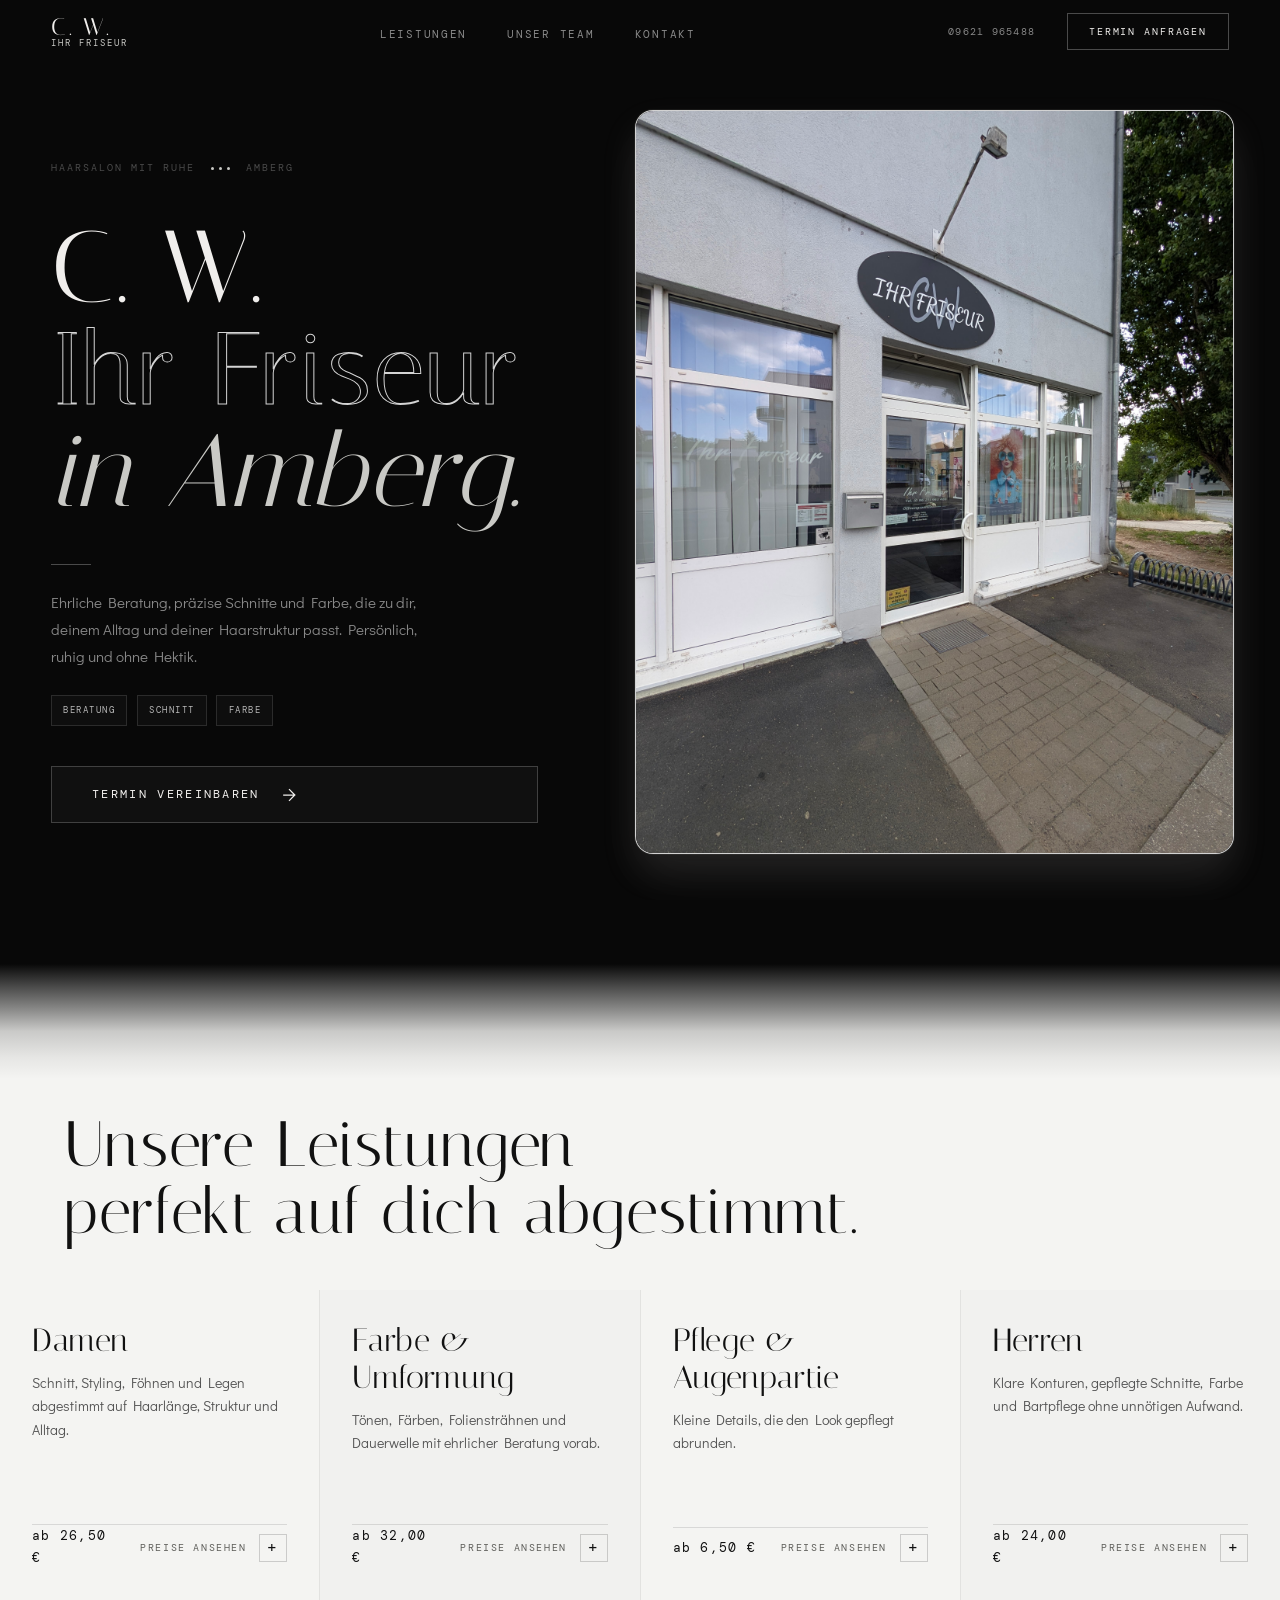
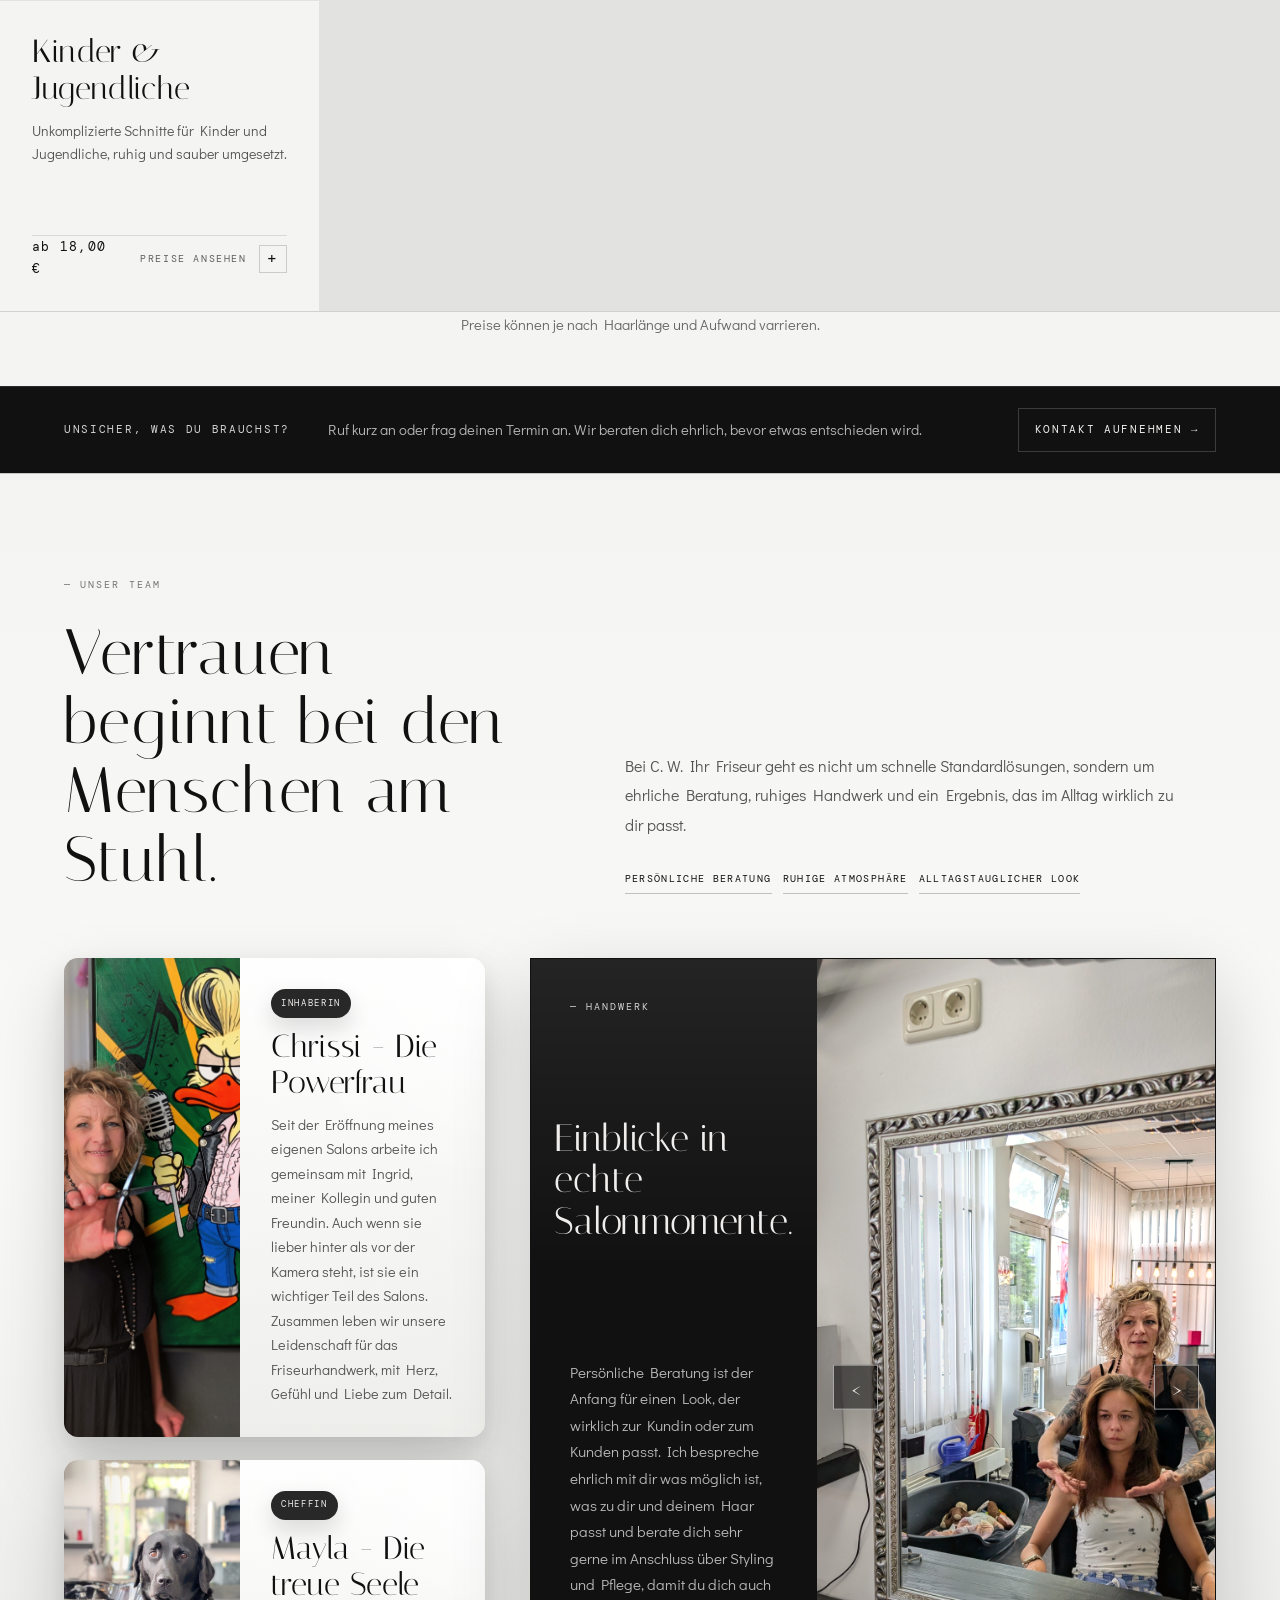
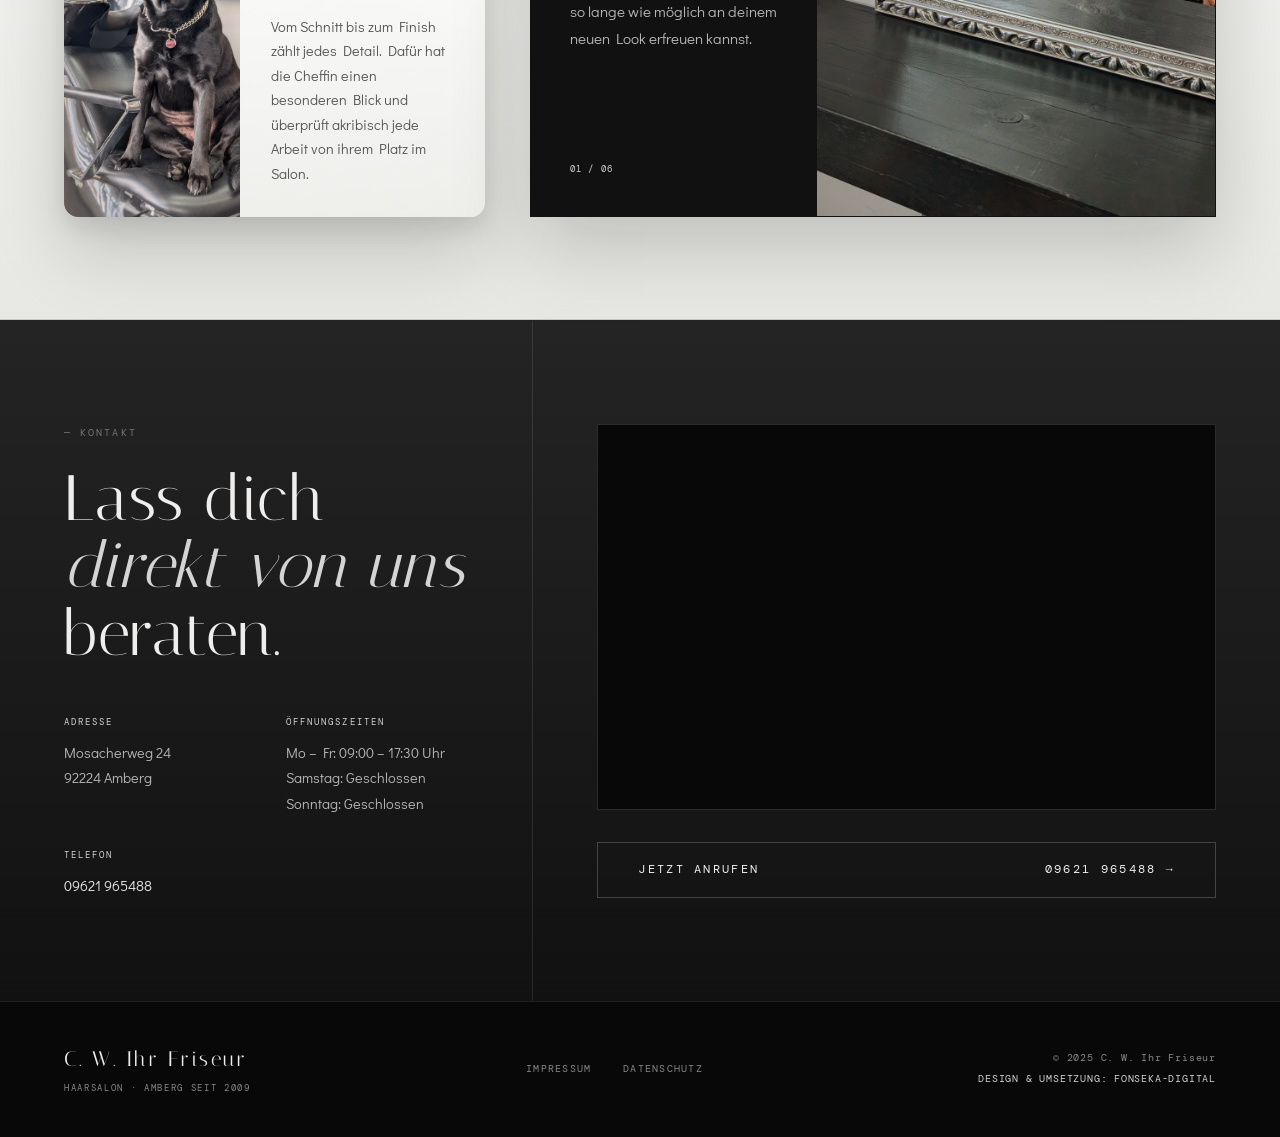
==== index.html @ 066edf6e "Initial commit" ====
<!doctype html>
<html lang="de">
  <head>
    <meta charset="UTF-8" />
    <meta name="viewport" content="width=device-width, initial-scale=1.0" />
    <title>C. W. Ihr Friseur — Amberg</title>
    <link rel="stylesheet" href="css/style.css" />
  </head>
  <body>
    <!-- CURSOR -->
    <div class="cursor" id="cursor">
      <div class="cursor__dot"></div>
      <div class="cursor__ring"></div>
    </div>

    <!-- LOADER -->
    <div class="loader" id="loader">
      <div class="loader__inner">
        <span class="loader__text">C. W. Ihr Friseur</span>
        <div class="loader__bar">
          <div class="loader__fill" id="loaderFill"></div>
        </div>
      </div>
    </div>

    <!-- NAV -->
    <nav class="nav" id="nav">
      <div class="nav__brand">
        <span class="nav__brand-main">C. W.</span>
        <span class="nav__brand-sub">Ihr Friseur</span>
      </div>
      <div class="nav__center">
        <ul class="nav__links" id="navLinks">
          <li><a href="#leistungen">Leistungen</a></li>
          <li><a href="#team">Unser Team</a></li>
          <li><a href="#kontakt">Kontakt</a></li>
        </ul>
      </div>
      <div class="nav__right">
        <a href="tel:0962196548" class="nav__tel">09621 965488</a>
        <a href="#kontakt" class="nav__cta"><span>Termin anfragen</span></a>
        <button class="nav__toggle" id="navToggle" aria-label="Menü">
          <span></span><span></span><span></span>
        </button>
      </div>
    </nav>

    <!-- HERO — Split Editorial -->
    <header class="hero">
      <div class="hero__left">
        <div class="hero__eyebrow">
          <span class="hero__eyebrow-label">Haarsalon mit Ruhe</span>
          <div class="hero__eyebrow-dots">
            <span></span><span></span><span></span>
          </div>
          <span class="hero__eyebrow-label">Amberg</span>
        </div>
        <h1 class="hero__title">
          <span class="hero__title-line">C. W.</span>
          <span class="hero__title-line hero__title-line--outline"
            >Ihr Friseur</span
          >
          <span class="hero__title-line hero__title-line--italic"
            >in Amberg.</span
          >
        </h1>
        <div class="hero__divider"></div>
        <p class="hero__sub">
          Ehrliche Beratung, präzise Schnitte und Farbe, die zu dir, deinem
          Alltag und deiner Haarstruktur passt. Persönlich, ruhig und ohne
          Hektik.
        </p>
        <div class="hero__facts" aria-label="Salon Schwerpunkte">
          <span>Beratung</span>
          <span>Schnitt</span>
          <span>Farbe</span>
        </div>
        <a href="#kontakt" class="hero__cta">
          <span>Termin vereinbaren</span>
          <span class="hero__cta-arrow">
            <svg
              viewBox="0 0 24 24"
              fill="none"
              stroke="currentColor"
              stroke-width="1.5"
            >
              <path d="M5 12h14M12 5l7 7-7 7" />
            </svg>
          </span>
        </a>
      </div>
      <div class="hero__right" aria-label="Eindruecke aus dem Salon">
        <div class="hero__gallery">
          <img
            class="hero__gallery-img hero__gallery-img--active"
            src="assets/bilder/_heroBilder/01_AnsichtAußen.jpg"
            alt="Aussenansicht von C. W. Ihr Friseur"
            fetchpriority="high"
            decoding="async"
          />
          <img
            class="hero__gallery-img"
            src="assets/bilder/_heroBilder/02_Kasse.jpg"
            alt="Empfang und Kassenbereich im Salon"
            loading="lazy"
            decoding="async"
          />
          <img
            class="hero__gallery-img"
            src="assets/bilder/_heroBilder/03_WarteBereich.jpg"
            alt="Wartebereich im Salon"
            loading="lazy"
            decoding="async"
          />
          <img
            class="hero__gallery-img"
            src="assets/bilder/_heroBilder/04_Arbeitsbereich.jpg"
            alt="Arbeitsbereich im Salon"
            loading="lazy"
            decoding="async"
          />
          <img
            class="hero__gallery-img"
            src="assets/bilder/_heroBilder/05_Arbeitsbereich.jpg"
            alt="Weiterer Arbeitsbereich im Salon"
            loading="lazy"
            decoding="async"
          />
        </div>
      </div>
    </header>

    <!-- LEISTUNGEN — Bento Grid -->
    <section class="services" id="leistungen">
      <div class="services__header fade-up">
        <h2 class="services__title">
          <span>Unsere Leistungen</span>
          <span>perfekt auf dich abgestimmt.</span>
        </h2>
      </div>
      <div
        class="services__highlights fade-up"
        aria-label="Leistungen und Preise"
      >
        <details class="service-highlight">
          <summary class="service-highlight__summary">
            <div>
              <h3>Damen</h3>
              <p>
                Schnitt, Styling, Föhnen und Legen abgestimmt auf Haarlänge,
                Struktur und Alltag.
              </p>
            </div>
            <strong class="service-highlight__price">ab 26,50 €</strong>
            <span class="service-highlight__cue">
              <span
                class="service-highlight__cue-label service-highlight__cue-label--closed"
                >Preise ansehen</span
              >
              <span
                class="service-highlight__cue-label service-highlight__cue-label--open"
                >Preise ausblenden</span
              >
              <span class="service-highlight__icon" aria-hidden="true">+</span>
            </span>
          </summary>
          <div class="service-highlight__panel">
            <ul class="price-list">
              <li><span>Trocken schneiden</span><strong>ab 26,50 €</strong></li>
              <li>
                <span>Waschen / Schneiden</span><strong>ab 30,00 €</strong>
              </li>
              <li>
                <span>Waschen / Schneiden / Föhnen</span
                ><strong>ab 40,00 €</strong>
              </li>
              <li>
                <span>Waschen / Schneiden / Legen</span
                ><strong>ab 40,00 €</strong>
              </li>
              <li><span>Waschen / Föhnen</span><strong>ab 32,00 €</strong></li>
              <li><span>Waschen / Legen</span><strong>ab 30,00 €</strong></li>
            </ul>
          </div>
        </details>

        <details class="service-highlight">
          <summary class="service-highlight__summary">
            <div>
              <h3>Farbe &amp; Umformung</h3>
              <p>
                Tönen, Färben, Foliensträhnen und Dauerwelle mit ehrlicher
                Beratung vorab.
              </p>
            </div>
            <strong class="service-highlight__price">ab 32,00 €</strong>
            <span class="service-highlight__cue">
              <span
                class="service-highlight__cue-label service-highlight__cue-label--closed"
                >Preise ansehen</span
              >
              <span
                class="service-highlight__cue-label service-highlight__cue-label--open"
                >Preise ausblenden</span
              >
              <span class="service-highlight__icon" aria-hidden="true">+</span>
            </span>
          </summary>
          <div class="service-highlight__panel">
            <ul class="price-list">
              <li><span>Tönen</span><strong>ab 35,00 €</strong></li>
              <li><span>Färben</span><strong>ab 38,00 €</strong></li>
              <li>
                <span>Strähnen Folie Oberkopf</span><strong>ab 32,00 €</strong>
              </li>
              <li><span>Folie komplett</span><strong>ab 50,00 €</strong></li>
              <li><span>Dauerwelle</span><strong>ab 60,00 €</strong></li>
            </ul>
          </div>
        </details>

        <details class="service-highlight">
          <summary class="service-highlight__summary">
            <div>
              <h3>Pflege &amp; Augenpartie</h3>
              <p>Kleine Details, die den Look gepflegt abrunden.</p>
            </div>
            <strong class="service-highlight__price">ab 6,50 €</strong>
            <span class="service-highlight__cue">
              <span
                class="service-highlight__cue-label service-highlight__cue-label--closed"
                >Preise ansehen</span
              >
              <span
                class="service-highlight__cue-label service-highlight__cue-label--open"
                >Preise ausblenden</span
              >
              <span class="service-highlight__icon" aria-hidden="true">+</span>
            </span>
          </summary>
          <div class="service-highlight__panel">
            <ul class="price-list">
              <li><span>Kur</span><strong>7,50 €</strong></li>
              <li><span>Augenbrauen zupfen</span><strong>6,50 €</strong></li>
              <li><span>Augenbrauen färben</span><strong>9,50 €</strong></li>
              <li><span>Wimpern färben</span><strong>12,00 €</strong></li>
              <li>
                <span>Augenbrauen &amp; Wimpern färben</span
                ><strong>18,00 €</strong>
              </li>
            </ul>
          </div>
        </details>

        <details class="service-highlight">
          <summary class="service-highlight__summary">
            <div>
              <h3>Herren</h3>
              <p>
                Klare Konturen, gepflegte Schnitte, Farbe und Bartpflege ohne
                unnötigen Aufwand.
              </p>
            </div>
            <strong class="service-highlight__price">ab 24,00 €</strong>
            <span class="service-highlight__cue">
              <span
                class="service-highlight__cue-label service-highlight__cue-label--closed"
                >Preise ansehen</span
              >
              <span
                class="service-highlight__cue-label service-highlight__cue-label--open"
                >Preise ausblenden</span
              >
              <span class="service-highlight__icon" aria-hidden="true">+</span>
            </span>
          </summary>
          <div class="service-highlight__panel">
            <ul class="price-list">
              <li><span>Trocken schneiden</span><strong>ab 24,00 €</strong></li>
              <li>
                <span>Waschen / Schneiden</span><strong>ab 30,00 €</strong>
              </li>
              <li>
                <span>Waschen / Schneiden / Föhnen</span
                ><strong>ab 35,00 €</strong>
              </li>
              <li><span>Farbe komplett</span><strong>ab 38,00 €</strong></li>
              <li><span>Bart komplett</span><strong>ab 15,00 €</strong></li>
              <li><span>Schnauzer</span><strong>ab 9,00 €</strong></li>
            </ul>
          </div>
        </details>

        <details class="service-highlight">
          <summary class="service-highlight__summary">
            <div>
              <h3>Kinder &amp; Jugendliche</h3>
              <p>
                Unkomplizierte Schnitte für Kinder und Jugendliche, ruhig und
                sauber umgesetzt.
              </p>
            </div>
            <strong class="service-highlight__price">ab 18,00 €</strong>
            <span class="service-highlight__cue">
              <span
                class="service-highlight__cue-label service-highlight__cue-label--closed"
                >Preise ansehen</span
              >
              <span
                class="service-highlight__cue-label service-highlight__cue-label--open"
                >Preise ausblenden</span
              >
              <span class="service-highlight__icon" aria-hidden="true">+</span>
            </span>
          </summary>
          <div class="service-highlight__panel">
            <ul class="price-list">
              <li>
                <span>Schneiden einfach · bis 12 Jahre</span
                ><strong>ab 18,00 €</strong>
              </li>
              <li>
                <span>Waschen / Schneiden / Föhnen · bis 12 Jahre</span
                ><strong>nach Aufwand</strong>
              </li>
              <li>
                <span>Schneiden einfach · ab 13 Jahre</span
                ><strong>ab 25,00 €</strong>
              </li>
              <li>
                <span>Waschen / Schneiden / Föhnen · ab 13 Jahre</span
                ><strong>nach Aufwand</strong>
              </li>
            </ul>
          </div>
        </details>
      </div>

      <p class="services__note fade-up">
        Preise können je nach Haarlänge und Aufwand varrieren.
      </p>
      <div class="services__booking">
        <span>Unsicher, was du brauchst?</span>
        <p>
          Ruf kurz an oder frag deinen Termin an. Wir beraten dich ehrlich,
          bevor etwas entschieden wird.
        </p>
        <a href="#kontakt">Kontakt aufnehmen →</a>
      </div>
    </section>

    <!-- TEAM -->
    <section class="team" id="team">
      <div class="team__intro fade-up">
        <div class="team__headline">
          <span class="tag">— Unser Team</span>
          <h2 class="team__title">
            Vertrauen beginnt bei den Menschen am Stuhl.
          </h2>
        </div>
        <div class="team__copy">
          <p>
            Bei C. W. Ihr Friseur geht es nicht um schnelle Standardlösungen,
            sondern um ehrliche Beratung, ruhiges Handwerk und ein Ergebnis, das
            im Alltag wirklich zu dir passt.
          </p>
          <div class="team__points">
            <div class="team__points-track">
              <span>Persönliche Beratung</span>
              <span>Ruhige Atmosphäre</span>
              <span>Alltagstauglicher Look</span>
              <span class="team__point-clone" aria-hidden="true"
                >Persönliche Beratung</span
              >
              <span class="team__point-clone" aria-hidden="true"
                >Ruhige Atmosphäre</span
              >
              <span class="team__point-clone" aria-hidden="true"
                >Alltagstauglicher Look</span
              >
            </div>
          </div>
        </div>
      </div>

      <div class="team__content">
        <div class="team__profiles-wrap fade-up" data-team-profiles>
          <button
            class="team__profile-btn team__profile-btn--prev"
            type="button"
            aria-label="Vorheriges Teammitglied"
          >
            <span aria-hidden="true">‹</span>
          </button>
          <div class="team__profiles">
            <article class="team__profile">
              <figure class="team__profile-media">
                <img
                  src="assets/bilder/_potraits/Inhaberin.jpg"
                  alt="Inhaberin von C. W. Ihr Friseur"
                  loading="lazy"
                />
              </figure>
              <div class="team__profile-body">
                <span class="team__role">Inhaberin</span>
                <h3>Chrissi - Die Powerfrau</h3>
                <p>
                  Seit der Eröffnung meines eigenen Salons arbeite ich gemeinsam
                  mit Ingrid, meiner Kollegin und guten Freundin. Auch wenn sie
                  lieber hinter als vor der Kamera steht, ist sie ein wichtiger
                  Teil des Salons. Zusammen leben wir unsere Leidenschaft für
                  das Friseurhandwerk, mit Herz, Gefühl und Liebe zum Detail.
                </p>
              </div>
            </article>

            <article class="team__profile">
              <figure class="team__profile-media">
                <img
                  src="assets/bilder/_potraits/Cheffin.jpg"
                  alt="Cheffin im Salon C. W. Ihr Friseur"
                  loading="lazy"
                />
              </figure>
              <div class="team__profile-body">
                <span class="team__role">Cheffin</span>
                <h3>Mayla - Die treue Seele</h3>
                <p>
                  Vom Schnitt bis zum Finish zählt jedes Detail. Dafür hat die
                  Cheffin einen besonderen Blick und überprüft akribisch jede
                  Arbeit von ihrem Platz im Salon.
                </p>
              </div>
            </article>
          </div>
          <button
            class="team__profile-btn team__profile-btn--next"
            type="button"
            aria-label="Nächstes Teammitglied"
          >
            <span aria-hidden="true">›</span>
          </button>
        </div>

        <div class="team__craft fade-up" data-team-gallery>
          <div class="team__craft-copy">
            <span class="tag">— Handwerk</span>
            <h3>Einblicke in echte Salonmomente.</h3>
            <p data-team-gallery-text>
              Persönliche Beratung ist der Anfang für einen Look, der wirklich
              zur Kundin oder zum Kunden passt.
            </p>
            <div class="team__gallery-count" aria-label="Aktuelles Galeriebild">
              <span data-team-gallery-index>01</span>
              <span>/</span>
              <span data-team-gallery-total>06</span>
            </div>
          </div>

          <div class="team__slider" aria-label="Handwerk und Salonmomente">
            <button
              class="team__gallery-btn team__gallery-btn--prev"
              type="button"
              aria-label="Vorheriges Bild"
            >
              <span aria-hidden="true">‹</span>
            </button>
            <figure
              class="team__slide is-active"
              data-caption="Persönliche Beratung ist der Anfang für einen Look, der wirklich zur Kundin oder zum Kunden passt. Ich bespreche ehrlich mit dir was möglich ist, was zu dir und deinem Haar passt und berate dich sehr gerne im Anschluss über Styling und Pflege, damit du dich auch so lange wie möglich an deinem neuen Look erfreuen kannst."
            >
              <img
                src="assets/bilder/_gallerieHandwerk/Beratung.jpg"
                alt="Beratung im Salon C. W. Ihr Friseur"
                loading="lazy"
              />
            </figure>
            <figure
              class="team__slide"
              data-caption="Gutes Handwerk braucht Ordnung so wie sauberes und qualitatives Arbeitsmaterial."
            >
              <img
                src="assets/bilder/_gallerieHandwerk/Arbeitsmaterial.jpg"
                alt="Arbeitsmaterial im Friseursalon"
                loading="lazy"
              />
            </figure>
            <figure
              class="team__slide"
              data-caption="Durch unsere Erfahrung kommen wir mit jedem Haartyp zurecht. Ob lockig, dünn oder widerspenstig, wir beraten und schneiden Typgerecht ."
            >
              <img
                src="assets/bilder/_gallerieHandwerk/Locken.jpg"
                alt="Gestylte Locken als Ergebnis aus dem Salon"
                loading="lazy"
              />
            </figure>
            <figure
              class="team__slide"
              data-caption="Kinder sind bei uns sehr gerne gesehen. Wir sehen ausgefallenen Kinderwünsche nicht als Stress, sondern als Herausforderung, welcher wir uns sehr gerne jedesmal aufs Neue stellen und das sehr erfolgreich wie ich mit Stolz behaupten darf."
            >
              <img
                src="assets/bilder/_gallerieHandwerk/Kinderschnitt.jpg"
                alt="Kinderschnitt im Salon C. W. Ihr Friseur"
                loading="lazy"
              />
            </figure>
            <figure
              class="team__slide"
              data-caption="Professionelle Pflegeprodukte unterstützen das Ergebnis. Doch das ist nicht alleine der Grund für die Wahl dieser Produkte, abgesehen von ihrer hochwertigkeit sind sie Tier- und Umweltfreundlich, ein Grund der mir als Hundemama die Wahl um einiges erleichtert hat"
            >
              <img
                src="assets/bilder/_gallerieHandwerk/Produkte.jpg"
                alt="Pflegeprodukte im Salon C. W. Ihr Friseur"
                loading="lazy"
              />
            </figure>
            <figure
              class="team__slide"
              data-caption="Wir möchten dass dein ganzer Aufenthalt so angenehm wie möglich ist. Da es trotz Termin leider auch zu Wartezeiten kommen kann, möchten wir dich in unseren gemütlichen Warteberich begrüßen. Dort wirst du von Mayla betreut und auf Wunsch mit kalten oder warmen Getränken versorgt ."
            >
              <img
                src="assets/bilder/_gallerieHandwerk/EingangKomplett.jpg"
                alt="Eingangsbereich von C. W. Ihr Friseur"
                loading="lazy"
              />
            </figure>
            <button
              class="team__gallery-btn team__gallery-btn--next"
              type="button"
              aria-label="Nächstes Bild"
            >
              <span aria-hidden="true">›</span>
            </button>
          </div>
        </div>
      </div>
    </section>

    <!-- KONTAKT -->
    <section class="kontakt" id="kontakt">
      <div class="kontakt__inner">
        <div class="kontakt__left">
          <span class="tag">— Kontakt</span>
          <h2 class="kontakt__title">
            Lass dich<br /><em>direkt von uns</em><br />beraten.
          </h2>
          <div class="kontakt__info-grid">
            <div class="kontakt__info-item">
              <span class="kontakt__info-label">Adresse</span>
              <p>Mosacherweg 24<br />92224 Amberg</p>
            </div>
            <div class="kontakt__info-item">
              <span class="kontakt__info-label">Öffnungszeiten</span>
              <p>
                Mo – Fr: 09:00 – 17:30 Uhr<br />Samstag: Geschlossen<br />Sonntag:
                Geschlossen
              </p>
            </div>
            <div class="kontakt__info-item">
              <span class="kontakt__info-label">Telefon</span>
              <p><a href="tel:09621965488">09621 965488</a></p>
            </div>
          </div>
        </div>
        <div class="kontakt__right">
          <div class="kontakt__map">
            <iframe
              src="https://www.google.com/maps/embed?pb=!1m18!1m12!1m3!1d2581.123456789!2d11.863!3d49.444!2m3!1f0!2f0!3f0!3m2!1i1024!2i768!4f13.1!3m3!1m2!1s0x479f6a4d0f5f5f5f%3A0x0!2sMosacherweg+24%2C+92224+Amberg!5e0!3m2!1sde!2sde!4v1699900000000!5m2!1sde!2sde"
              allowfullscreen=""
              loading="lazy"
              referrerpolicy="no-referrer-when-downgrade"
              title="Salon Standort"
            ></iframe>
          </div>
          <a href="tel:09621965488" class="kontakt__tel-cta">
            <span>Jetzt anrufen</span>
            <span>09621 965488 →</span>
          </a>
        </div>
      </div>
    </section>

    <!-- FOOTER -->
    <footer class="footer">
      <div class="footer__inner">
        <div class="footer__brand">
          <span class="footer__logo">C. W. Ihr Friseur</span>
          <span class="footer__tagline">Haarsalon · Amberg seit 2009</span>
        </div>
        <nav class="footer__nav" aria-label="Footer Navigation">
          <a href="impressum.html">Impressum</a>
          <a href="datenschutz.html">Datenschutz</a>
        </nav>
        <div class="footer__meta">
          <span class="footer__copy">© 2025 C. W. Ihr Friseur</span>
          <span class="footer__credit"
            >Design &amp; Umsetzung: Fonseka-Digital</span
          >
        </div>
      </div>
    </footer>

    <script src="js/script.js"></script>
  </body>
</html>
---- css/style.css ----
/* ============================================================
       CW. — Dark Editorial Luxury
       Aesthetic: Design 3 (NOIR RITUAL)
       Layout:    Design 2 (SCHACHT Editorial Grid)
    ============================================================ */

@font-face {
  font-family: "Barlow Condensed";
  font-style: normal;
  font-weight: 700;
  font-display: swap;
  src: url("../assets/fonts/barlow-condensed-v13-700-latin-ext.woff2")
    format("woff2");
  unicode-range: U+0100-02BA, U+02BD-02C5, U+02C7-02CC, U+02CE-02D7,
    U+02DD-02FF, U+0304, U+0308, U+0329, U+1D00-1DBF, U+1E00-1E9F,
    U+1EF2-1EFF, U+2020, U+20A0-20AB, U+20AD-20C0, U+2113, U+2C60-2C7F,
    U+A720-A7FF;
}
@font-face {
  font-family: "Barlow Condensed";
  font-style: normal;
  font-weight: 700;
  font-display: swap;
  src: url("../assets/fonts/barlow-condensed-v13-700-latin.woff2")
    format("woff2");
  unicode-range: U+0000-00FF, U+0131, U+0152-0153, U+02BB-02BC, U+02C6,
    U+02DA, U+02DC, U+0304, U+0308, U+0329, U+2000-206F, U+20AC, U+2122,
    U+2191, U+2193, U+2212, U+2215, U+FEFF, U+FFFD;
}
@font-face {
  font-family: "Barlow Condensed";
  font-style: normal;
  font-weight: 900;
  font-display: swap;
  src: url("../assets/fonts/barlow-condensed-v13-900-latin-ext.woff2")
    format("woff2");
  unicode-range: U+0100-02BA, U+02BD-02C5, U+02C7-02CC, U+02CE-02D7,
    U+02DD-02FF, U+0304, U+0308, U+0329, U+1D00-1DBF, U+1E00-1E9F,
    U+1EF2-1EFF, U+2020, U+20A0-20AB, U+20AD-20C0, U+2113, U+2C60-2C7F,
    U+A720-A7FF;
}
@font-face {
  font-family: "Barlow Condensed";
  font-style: normal;
  font-weight: 900;
  font-display: swap;
  src: url("../assets/fonts/barlow-condensed-v13-900-latin.woff2")
    format("woff2");
  unicode-range: U+0000-00FF, U+0131, U+0152-0153, U+02BB-02BC, U+02C6,
    U+02DA, U+02DC, U+0304, U+0308, U+0329, U+2000-206F, U+20AC, U+2122,
    U+2191, U+2193, U+2212, U+2215, U+FEFF, U+FFFD;
}
@font-face {
  font-family: "DM Mono";
  font-style: normal;
  font-weight: 300;
  font-display: swap;
  src: url("../assets/fonts/dm-mono-v16-300-latin-ext.woff2") format("woff2");
  unicode-range: U+0100-02BA, U+02BD-02C5, U+02C7-02CC, U+02CE-02D7,
    U+02DD-02FF, U+0304, U+0308, U+0329, U+1D00-1DBF, U+1E00-1E9F,
    U+1EF2-1EFF, U+2020, U+20A0-20AB, U+20AD-20C0, U+2113, U+2C60-2C7F,
    U+A720-A7FF;
}
@font-face {
  font-family: "DM Mono";
  font-style: normal;
  font-weight: 300;
  font-display: swap;
  src: url("../assets/fonts/dm-mono-v16-300-latin.woff2") format("woff2");
  unicode-range: U+0000-00FF, U+0131, U+0152-0153, U+02BB-02BC, U+02C6,
    U+02DA, U+02DC, U+0304, U+0308, U+0329, U+2000-206F, U+20AC, U+2122,
    U+2191, U+2193, U+2212, U+2215, U+FEFF, U+FFFD;
}
@font-face {
  font-family: "DM Mono";
  font-style: normal;
  font-weight: 400;
  font-display: swap;
  src: url("../assets/fonts/dm-mono-v16-400-latin-ext.woff2") format("woff2");
  unicode-range: U+0100-02BA, U+02BD-02C5, U+02C7-02CC, U+02CE-02D7,
    U+02DD-02FF, U+0304, U+0308, U+0329, U+1D00-1DBF, U+1E00-1E9F,
    U+1EF2-1EFF, U+2020, U+20A0-20AB, U+20AD-20C0, U+2113, U+2C60-2C7F,
    U+A720-A7FF;
}
@font-face {
  font-family: "DM Mono";
  font-style: normal;
  font-weight: 400;
  font-display: swap;
  src: url("../assets/fonts/dm-mono-v16-400-latin.woff2") format("woff2");
  unicode-range: U+0000-00FF, U+0131, U+0152-0153, U+02BB-02BC, U+02C6,
    U+02DA, U+02DC, U+0304, U+0308, U+0329, U+2000-206F, U+20AC, U+2122,
    U+2191, U+2193, U+2212, U+2215, U+FEFF, U+FFFD;
}
@font-face {
  font-family: "Didact Gothic";
  font-style: normal;
  font-weight: 400;
  font-display: swap;
  src: url("../assets/fonts/didact-gothic-v21-400-latin-ext.woff2")
    format("woff2");
  unicode-range: U+0100-02BA, U+02BD-02C5, U+02C7-02CC, U+02CE-02D7,
    U+02DD-02FF, U+0304, U+0308, U+0329, U+1D00-1DBF, U+1E00-1E9F,
    U+1EF2-1EFF, U+2020, U+20A0-20AB, U+20AD-20C0, U+2113, U+2C60-2C7F,
    U+A720-A7FF;
}
@font-face {
  font-family: "Didact Gothic";
  font-style: normal;
  font-weight: 400;
  font-display: swap;
  src: url("../assets/fonts/didact-gothic-v21-400-latin.woff2")
    format("woff2");
  unicode-range: U+0000-00FF, U+0131, U+0152-0153, U+02BB-02BC, U+02C6,
    U+02DA, U+02DC, U+0304, U+0308, U+0329, U+2000-206F, U+20AC, U+2122,
    U+2191, U+2193, U+2212, U+2215, U+FEFF, U+FFFD;
}
@font-face {
  font-family: "Italiana";
  font-style: normal;
  font-weight: 400;
  font-display: swap;
  src: url("../assets/fonts/italiana-v21-400-latin.woff2") format("woff2");
  unicode-range: U+0000-00FF, U+0131, U+0152-0153, U+02BB-02BC, U+02C6,
    U+02DA, U+02DC, U+0304, U+0308, U+0329, U+2000-206F, U+20AC, U+2122,
    U+2191, U+2193, U+2212, U+2215, U+FEFF, U+FFFD;
}

:root {
  --obsidian: #080808;
  --deep: #111111;
  --charcoal: #1a1a1a;
  --surface: #242424;
  --silver-d: #4a4a4a;
  --silver: #888888;
  --silver-l: #b8b8b8;
  --chrome: #d4d4d4;
  --white: #f0eeec;
  --accent: #c9c9c5;
  --paper: #f4f4f2;
  --paper-soft: #e7e7e4;
  --paper-line: #c8c8c2;
  --ink: #111111;
  --ink-soft: #545454;
  --glow: rgba(201, 201, 197, 0.08);

  --font-display: "Italiana", serif;
  --font-head: "Barlow Condensed", sans-serif;
  --font-body: "Didact Gothic", sans-serif;
  --font-mono: "DM Mono", monospace;

  --max-w: 1440px;
  --nav-h: 64px;
}

*,
*::before,
*::after {
  box-sizing: border-box;
  margin: 0;
  padding: 0;
}
html {
  scroll-behavior: smooth;
}
body {
  background: var(--obsidian);
  color: var(--white);
  font-family: var(--font-body);
  font-weight: 400;
  line-height: 1.7;
  -webkit-font-smoothing: antialiased;
  overflow-x: hidden;
  cursor: none;
}
a {
  color: inherit;
  text-decoration: none;
}
img {
  max-width: 100%;
  display: block;
}

/* ============ CURSOR ============ */
.cursor {
  position: fixed;
  inset: 0;
  pointer-events: none;
  z-index: 9999;
  mix-blend-mode: difference;
  opacity: 0;
  visibility: hidden;
  transition:
    opacity 0.18s ease,
    visibility 0.18s ease;
}
body.cursor-visible .cursor {
  opacity: 1;
  visibility: visible;
}
.cursor__dot {
  position: absolute;
  top: 0;
  left: 0;
  width: 8px;
  height: 8px;
  background: #ffffff;
  border: 1px solid rgba(255, 255, 255, 0.35);
  border-radius: 50%;
  transform: translate3d(-100px, -100px, 0) translate(-50%, -50%);
  transition:
    background-color 0.24s ease,
    border-color 0.24s ease,
    box-shadow 0.24s ease;
  will-change: transform;
}
.cursor__ring {
  position: absolute;
  top: 0;
  left: 0;
  width: 36px;
  height: 36px;
  border: 1px solid rgba(255, 255, 255, 0.66);
  border-radius: 50%;
  transform: translate3d(-100px, -100px, 0) translate(-50%, -50%);
  transition:
    background-color 0.26s ease,
    border-color 0.26s ease,
    border-radius 0.26s ease,
    box-shadow 0.26s ease;
  will-change: transform;
}
.cursor__ring::before {
  content: "";
  position: absolute;
  inset: 8px;
  border: 1px solid rgba(255, 255, 255, 0);
  border-radius: inherit;
  opacity: 0;
  transform: scale(0.72);
  transition:
    border-color 0.26s ease,
    opacity 0.26s ease,
    transform 0.26s ease;
}
body.cursor-hover .cursor__dot {
  background: rgba(255, 255, 255, 0.18);
  border-color: rgba(255, 255, 255, 0.95);
  box-shadow:
    0 0 0 3px rgba(255, 255, 255, 0.14),
    0 0 14px rgba(255, 255, 255, 0.48);
}
body.cursor-hover .cursor__ring {
  border-color: rgba(255, 255, 255, 0.96);
  border-radius: 10px;
  background: rgba(255, 255, 255, 0.08);
  box-shadow:
    0 0 0 1px rgba(255, 255, 255, 0.16),
    0 0 24px rgba(255, 255, 255, 0.42);
  animation: cursorLinkPulse 0.62s ease-out;
}
body.cursor-hover .cursor__ring::before {
  border-color: rgba(255, 255, 255, 0.72);
  opacity: 1;
  transform: scale(1);
}
@keyframes cursorLinkPulse {
  0% {
    box-shadow:
      0 0 0 0 rgba(255, 255, 255, 0.35),
      0 0 0 rgba(255, 255, 255, 0);
  }
  100% {
    box-shadow:
      0 0 0 14px rgba(255, 255, 255, 0),
      0 0 24px rgba(255, 255, 255, 0.42);
  }
}

/* ============ LOADER ============ */
.loader {
  position: fixed;
  inset: 0;
  background: var(--obsidian);
  display: flex;
  align-items: center;
  justify-content: center;
  z-index: 1000;
  transition:
    opacity 0.7s ease,
    visibility 0.7s ease;
}
.loader.hidden {
  opacity: 0;
  visibility: hidden;
}
.loader__inner {
  text-align: center;
}
.loader__text {
  font-family: var(--font-display);
  font-size: 1.6rem;
  letter-spacing: 0.35em;
  color: var(--accent);
  display: block;
  margin-bottom: 1.5rem;
}
.loader__bar {
  width: 160px;
  height: 1px;
  background: var(--surface);
  margin: 0 auto;
  overflow: hidden;
}
.loader__fill {
  height: 100%;
  background: var(--accent);
  width: 0%;
  transition: width 0.05s linear;
}

/* ============ UTILITIES ============ */
.tag {
  font-family: var(--font-mono);
  font-size: 0.65rem;
  letter-spacing: 0.2em;
  text-transform: uppercase;
  color: var(--accent);
  display: block;
  margin-bottom: 1.5rem;
}
.fade-up {
  opacity: 0;
  transform: translateY(28px);
  transition:
    opacity 0.8s ease,
    transform 0.8s ease;
}
.fade-up.visible {
  opacity: 1;
  transform: translateY(0);
}

/* ============ NAV ============ */
.nav {
  position: fixed;
  top: 0;
  left: 0;
  right: 0;
  height: var(--nav-h);
  display: grid;
  grid-template-columns: auto 1fr auto;
  align-items: center;
  padding-inline: clamp(1.5rem, 4vw, 3.5rem);
  z-index: 100;
  border-bottom: 1px solid transparent;
  transition:
    background 0.4s,
    border-color 0.4s;
}
.nav.scrolled {
  background: rgba(8, 8, 8, 0.96);
  border-bottom-color: transparent;
  backdrop-filter: blur(12px);
}
.nav__brand {
  display: flex;
  flex-direction: column;
  line-height: 1;
}
.nav__brand-main {
  font-family: var(--font-display);
  font-size: 1.5rem;
  letter-spacing: 0.1em;
  color: var(--white);
}
.nav__brand-sub {
  font-family: var(--font-mono);
  font-size: 0.55rem;
  letter-spacing: 0.22em;
  color: var(--accent);
  text-transform: uppercase;
}
.nav__center {
  display: flex;
  justify-content: center;
}
.nav__links {
  display: flex;
  gap: 2.5rem;
  list-style: none;
}
.nav__links a {
  font-family: var(--font-mono);
  font-size: 0.68rem;
  letter-spacing: 0.16em;
  text-transform: uppercase;
  color: var(--silver);
  transition: color 0.3s;
  position: relative;
  cursor: none;
}
.nav__links a::after {
  content: "";
  position: absolute;
  bottom: -4px;
  left: 0;
  right: 0;
  height: 1px;
  background: var(--accent);
  transform: scaleX(0);
  transform-origin: left;
  transition: transform 0.35s cubic-bezier(0.4, 0, 0.2, 1);
}
.nav__links a:hover {
  color: var(--white);
}
.nav__links a:hover::after {
  transform: scaleX(1);
}
.nav__right {
  display: flex;
  align-items: center;
  gap: 2rem;
}
.nav__tel {
  font-family: var(--font-mono);
  font-size: 0.65rem;
  letter-spacing: 0.12em;
  color: var(--silver);
  transition: color 0.3s;
  cursor: none;
}
.nav__tel:hover {
  color: var(--accent);
}
.nav__cta {
  font-family: var(--font-mono);
  font-size: 0.65rem;
  letter-spacing: 0.18em;
  text-transform: uppercase;
  padding: 0.55rem 1.3rem;
  border: 1px solid var(--silver-d);
  color: var(--white);
  transition:
    border-color 0.3s,
    color 0.3s;
  cursor: none;
  position: relative;
  overflow: hidden;
}
.nav__cta::before {
  content: "";
  position: absolute;
  inset: 0;
  background: var(--accent);
  transform: translateX(-101%);
  transition: transform 0.3s cubic-bezier(0.4, 0, 0.2, 1);
}
.nav__cta:hover {
  border-color: var(--accent);
  color: var(--obsidian);
}
.nav__cta:hover::before {
  transform: translateX(0);
}
.nav__cta span {
  position: relative;
  z-index: 1;
}
.nav__toggle {
  display: none;
  flex-direction: column;
  gap: 5px;
  background: none;
  border: none;
  cursor: pointer;
}
.nav__toggle span {
  display: block;
  width: 22px;
  height: 1px;
  background: var(--white);
}

/* ============ HERO — Split Editorial (Design 2 Layout) ============ */
.hero {
  display: grid;
  grid-template-columns: minmax(0, 0.92fr) minmax(340px, 1.08fr);
  min-height: 100svh;
  padding-top: var(--nav-h);
  background: var(--obsidian);
}
.hero__left {
  display: flex;
  flex-direction: column;
  justify-content: flex-end;
  padding: clamp(2.5rem, 5vw, 5rem) clamp(2rem, 4vw, 4.5rem)
    clamp(3rem, 6vw, 5rem);
  background: var(--obsidian);
  position: relative;
}
.hero__right {
  position: relative;
  min-height: calc(100svh - var(--nav-h));
  overflow: hidden;
  background: var(--obsidian);
}
.hero__gallery {
  position: absolute;
  inset: clamp(1.6rem, 3.6vw, 3.8rem);
  overflow: hidden;
  border: 1px solid rgba(255, 255, 255, 0.82);
  border-radius: 18px;
  background: var(--obsidian);
  box-shadow:
    0 0 0 1px rgba(214, 210, 202, 0.07),
    0 18px 36px rgba(214, 210, 202, 0.1),
    0 28px 60px rgba(255, 255, 255, 0.04);
}
.hero__gallery-img {
  position: absolute;
  inset: 0;
  z-index: 0;
  display: block;
  width: 100%;
  height: 100%;
  object-fit: cover;
  object-position: center;
  opacity: 0;
  transition: opacity 1.2s ease;
}
.hero__gallery-img--active {
  z-index: 1;
  opacity: 1;
}
.hero__eyebrow {
  display: flex;
  align-items: center;
  gap: 1rem;
  margin-bottom: 2.5rem;
}
.hero__eyebrow-label {
  font-family: var(--font-mono);
  font-size: 0.62rem;
  letter-spacing: 0.2em;
  text-transform: uppercase;
  color: var(--silver-d);
}
.hero__eyebrow-dots {
  display: flex;
  gap: 5px;
}
.hero__eyebrow-dots span {
  display: block;
  width: 3px;
  height: 3px;
  border-radius: 50%;
  background: var(--accent);
}
.hero__title {
  font-family: var(--font-display);
  font-size: clamp(4.5rem, 8vw, 8rem);
  font-weight: 400;
  line-height: 1;
  letter-spacing: 0.02em;
  margin-bottom: 2.5rem;
}
.hero__title-line {
  display: block;
}
.hero__title-line--outline {
  color: transparent;
  -webkit-text-stroke: 1px var(--chrome);
}
.hero__title-line--italic {
  font-style: italic;
  color: var(--accent);
}
.hero__divider {
  width: 40px;
  height: 1px;
  background: var(--silver-d);
  margin-bottom: 1.5rem;
}
.hero__sub {
  font-size: 0.95rem;
  line-height: 1.8;
  color: var(--silver);
  max-width: 380px;
  margin-bottom: 1.5rem;
}
.hero__facts {
  display: flex;
  flex-wrap: wrap;
  gap: 0.6rem;
  margin-bottom: 2.5rem;
}
.hero__facts span {
  font-family: var(--font-mono);
  font-size: 0.58rem;
  letter-spacing: 0.16em;
  text-transform: uppercase;
  color: var(--silver-l);
  border: 1px solid rgba(255, 255, 255, 0.12);
  background: rgba(255, 255, 255, 0.025);
  padding: 0.42rem 0.7rem;
}
.hero__cta {
  display: inline-flex;
  align-items: center;
  gap: 1.2rem;
  padding: 1.1rem 2.5rem;
  border: 1px solid rgba(255, 255, 255, 0.2);
  background: rgba(255, 255, 255, 0.03);
  font-family: var(--font-mono);
  font-size: 0.72rem;
  letter-spacing: 0.2em;
  text-transform: uppercase;
  color: var(--white);
  transition:
    border-color 0.3s,
    color 0.3s;
  cursor: none;
  position: relative;
  overflow: hidden;
}
.hero__cta::before {
  content: "";
  position: absolute;
  inset: 0;
  background: rgba(200, 192, 180, 0.08);
  transform: translateX(-101%);
  transition: transform 0.4s cubic-bezier(0.4, 0, 0.2, 1);
}
.hero__cta:hover {
  border-color: var(--accent);
  color: var(--accent);
}
.hero__cta:hover::before {
  transform: translateX(0);
}
.hero__cta-arrow {
  width: 20px;
  height: 20px;
  transition: transform 0.35s ease;
}
.hero__cta-arrow svg {
  width: 100%;
  height: 100%;
}
.hero__cta:hover .hero__cta-arrow {
  transform: translateX(5px);
}
@media (max-height: 760px) and (min-width: 861px) {
  .hero__left {
    padding-bottom: clamp(1.2rem, 3vh, 2rem);
  }
  .hero__eyebrow {
    margin-bottom: 1rem;
  }
  .hero__title {
    font-size: clamp(3.6rem, 6.2vw, 5.8rem);
    margin-bottom: 1.2rem;
  }
  .hero__sub {
    margin-bottom: 1.1rem;
  }
  .hero__facts {
    margin-bottom: 1.4rem;
  }
}

/* ============ TEAM ============ */
.team {
  padding: clamp(4rem, 8vw, 8rem) clamp(1.5rem, 5vw, 4.5rem);
  background:
    linear-gradient(180deg, var(--paper) 0%, #f9f9f7 46%, var(--paper-soft) 100%),
    var(--paper);
  border-top: 1px solid var(--paper-line);
  border-bottom: 1px solid var(--paper-line);
  color: var(--ink);
}
.team .tag,
.kontakt .tag {
  color: #757570;
}
.team__intro,
.team__content {
  max-width: var(--max-w);
  margin-inline: auto;
}
.team__intro {
  display: grid;
  grid-template-columns: minmax(0, 0.9fr) minmax(320px, 1.1fr);
  gap: clamp(2.5rem, 6vw, 6rem);
  align-items: end;
  margin-bottom: clamp(2.6rem, 5vw, 4.5rem);
}
.team__title {
  font-family: var(--font-display);
  font-size: clamp(3rem, 5vw, 5rem);
  font-weight: 400;
  line-height: 1.08;
  letter-spacing: 0.02em;
  color: var(--ink);
  max-width: 680px;
}
.team__copy {
  max-width: 560px;
}
.team__copy p {
  font-size: 1rem;
  line-height: 1.85;
  color: var(--ink-soft);
}
.team__points {
  margin-top: 2rem;
}
.team__points-track {
  display: flex;
  flex-wrap: wrap;
  gap: 0.7rem;
}
.team__points span {
  font-family: var(--font-mono);
  font-size: 0.6rem;
  letter-spacing: 0.14em;
  text-transform: uppercase;
  color: var(--ink);
  border-bottom: 1px solid rgba(17, 17, 17, 0.24);
  padding-bottom: 0.35rem;
}
.team__point-clone {
  display: none;
}
.team__content {
  display: grid;
  grid-template-columns: minmax(300px, 0.86fr) minmax(0, 1.4fr);
  gap: clamp(1.4rem, 3.5vw, 3rem);
  align-items: stretch;
}
.team__profiles-wrap {
  position: relative;
  min-width: 0;
}
.team__profiles {
  display: grid;
  gap: clamp(1rem, 2vw, 1.4rem);
  align-content: start;
}
.team__profile {
  position: relative;
  display: grid;
  grid-template-columns: minmax(130px, 0.72fr) minmax(0, 1fr);
  min-height: 236px;
  background:
    linear-gradient(145deg, rgba(255, 255, 255, 0.96), rgba(241, 241, 238, 0.9)),
    var(--paper);
  border: 0;
  border-radius: 0.9rem;
  box-shadow:
    0 34px 72px rgba(17, 17, 17, 0.18),
    0 10px 24px rgba(17, 17, 17, 0.1);
  overflow: hidden;
  isolation: isolate;
  transition:
    background 0.35s ease,
    box-shadow 0.35s ease,
    transform 0.35s ease;
}
.team__profile::after {
  display: none;
}
.team__profile:hover {
  background:
    linear-gradient(145deg, #ffffff, rgba(246, 246, 243, 0.96)),
    var(--white);
  box-shadow:
    0 42px 86px rgba(17, 17, 17, 0.22),
    0 16px 32px rgba(17, 17, 17, 0.12);
  transform: translateY(-4px);
}
.team__profile-media {
  position: relative;
  min-height: 100%;
  overflow: hidden;
  background: #d8d8d4;
}
.team__profile-media::after {
  content: "";
  position: absolute;
  inset: 0;
  background:
    linear-gradient(90deg, rgba(64, 45, 30, 0.16), transparent 42%),
    linear-gradient(0deg, rgba(80, 56, 36, 0.16), transparent 54%),
    linear-gradient(180deg, rgba(255, 247, 232, 0.12), transparent 34%);
  pointer-events: none;
  transition: opacity 0.45s ease;
}
.team__profile-media img {
  width: 100%;
  height: 100%;
  min-height: 236px;
  object-fit: cover;
  object-position: center 35%;
  filter: brightness(1.07) contrast(1.02) saturate(1.12) sepia(7%);
  transform: scale(1.03);
  transition:
    filter 0.55s ease,
    transform 0.55s ease;
}
.team__profile:hover .team__profile-media::after {
  opacity: 0.6;
}
.team__profile:hover .team__profile-media img {
  filter: brightness(1.07) contrast(1.02) saturate(1.12) sepia(7%);
  transform: scale(1);
}
.team__profile-body {
  display: flex;
  flex-direction: column;
  justify-content: center;
  min-width: 0;
  padding: clamp(1.25rem, 2.4vw, 2rem);
  background:
    radial-gradient(circle at 100% 0%, rgba(255, 255, 255, 0.9), transparent 42%),
    linear-gradient(180deg, rgba(255, 255, 255, 0.76), rgba(237, 237, 234, 0.78));
}
.team__role,
.team__gallery-count {
  font-family: var(--font-mono);
  font-size: 0.58rem;
  letter-spacing: 0.18em;
  text-transform: uppercase;
}
.team__role {
  display: inline-flex;
  width: fit-content;
  align-items: center;
  padding: 0.42rem 0.62rem;
  background: rgba(17, 17, 17, 0.9);
  color: var(--white);
  border-radius: 999px;
  box-shadow: 0 10px 22px rgba(17, 17, 17, 0.14);
  margin-bottom: 0.7rem;
}
.team__profile h3 {
  font-family: var(--font-display);
  font-size: clamp(1.55rem, 2.5vw, 2rem);
  font-weight: 400;
  line-height: 1.12;
  color: var(--ink);
  margin-bottom: 0.75rem;
  overflow-wrap: break-word;
}
.team__profile p {
  color: var(--ink-soft);
  font-size: 0.9rem;
  line-height: 1.7;
}
.team__profile-btn {
  display: none;
}
.team__craft {
  display: grid;
  grid-template-columns: minmax(240px, 0.72fr) minmax(0, 1fr);
  min-height: 500px;
  background: var(--ink);
  color: var(--white);
  border: 1px solid rgba(17, 17, 17, 0.24);
  box-shadow: 0 30px 74px rgba(17, 17, 17, 0.2);
  overflow: hidden;
}
.team__craft-copy {
  display: flex;
  flex-direction: column;
  justify-content: space-between;
  padding: clamp(1.6rem, 3vw, 2.4rem);
  background:
    linear-gradient(180deg, rgba(255, 255, 255, 0.08), transparent 36%),
    #111111;
}
.team__craft-copy .tag {
  color: var(--chrome);
}
.team__craft-copy h3 {
  font-family: var(--font-display);
  font-size: clamp(2rem, 3vw, 3.2rem);
  font-weight: 400;
  line-height: 1.08;
  color: var(--white);
  margin: 1.2rem 0;
  max-width: calc(100% - 1.2rem);
  transform: translate(-1rem, -15%);
}
.team__craft-copy p {
  min-height: 6.8rem;
  color: var(--silver-l);
  font-size: 0.95rem;
  line-height: 1.75;
  transition: opacity 0.25s ease;
}
.team__gallery-count {
  display: inline-flex;
  gap: 0.35rem;
  color: var(--chrome);
  margin-top: 2rem;
}
.team__slider {
  position: relative;
  min-height: 500px;
  overflow: hidden;
  background: var(--obsidian);
  isolation: isolate;
}
.team__slide {
  position: absolute;
  inset: 0;
  opacity: 0;
  visibility: hidden;
  transform: scale(1.04);
  transition:
    opacity 0.75s ease,
    visibility 0.75s ease,
    transform 1.2s ease;
}
.team__slide::after {
  content: "";
  position: absolute;
  inset: 0;
  background:
    linear-gradient(90deg, rgba(64, 45, 30, 0.16), transparent 42%),
    linear-gradient(0deg, rgba(80, 56, 36, 0.16), transparent 54%),
    linear-gradient(180deg, rgba(255, 247, 232, 0.12), transparent 34%);
  pointer-events: none;
}
.team__slide.is-active {
  opacity: 1;
  visibility: visible;
  transform: scale(1);
  z-index: 1;
}
.team__slide img {
  width: 100%;
  height: 100%;
  object-fit: cover;
  object-position: center;
  filter: brightness(1.07) contrast(1.02) saturate(1.12) sepia(7%);
}
.team__gallery-btn {
  position: absolute;
  top: 50%;
  z-index: 4;
  display: inline-flex;
  align-items: center;
  justify-content: center;
  width: 2.8rem;
  height: 2.8rem;
  border: 1px solid rgba(255, 255, 255, 0.54);
  background: rgba(8, 8, 8, 0.58);
  color: var(--white);
  font-family: var(--font-display);
  font-size: 2rem;
  line-height: 1;
  box-shadow: 0 18px 36px rgba(0, 0, 0, 0.26);
  cursor: none;
  transition:
    background 0.25s ease,
    border-color 0.25s ease,
    color 0.25s ease,
    transform 0.25s ease;
}
.team__gallery-btn:hover {
  background: var(--white);
  border-color: var(--white);
  color: var(--ink);
  transform: translateY(-50%) scale(1.04);
}
.team__gallery-btn:focus-visible {
  outline: 1px solid var(--white);
  outline-offset: 3px;
}
.team__gallery-btn--prev {
  left: 1rem;
  transform: translateY(-50%);
}
.team__gallery-btn--next {
  right: 1rem;
  transform: translateY(-50%);
}
@keyframes teamPointsTicker {
  from {
    transform: translateX(0);
  }
  to {
    transform: translateX(-50%);
  }
}

/* ============ SERVICES — Bento Grid (Design 2 Layout + Design 3 Colors) ============ */
.services {
  --services-fade: clamp(10.5rem, 14vw, 12.5rem);
  background:
    linear-gradient(
      180deg,
      rgba(8, 8, 8, 1) 0,
      rgba(8, 8, 8, 1) var(--nav-h),
      rgba(8, 8, 8, 0.72) calc(var(--nav-h) + 1.4rem),
      rgba(8, 8, 8, 0.42) calc(var(--nav-h) + 3rem),
      rgba(8, 8, 8, 0.18) calc(var(--services-fade) - 3rem),
      rgba(8, 8, 8, 0.06) calc(var(--services-fade) - 1.35rem),
      rgba(8, 8, 8, 0) var(--services-fade),
      rgba(8, 8, 8, 0) 100%
    ),
    var(--paper);
  border-top: 0;
  color: var(--ink);
}
.services__header {
  padding: calc(var(--services-fade) + clamp(1.75rem, 2.5vw, 2.25rem))
    clamp(1.5rem, 5vw, 4.5rem)
    clamp(2rem, 3.5vw, 3rem);
  background: transparent;
  display: block;
}
.services__header .tag {
  grid-column: 1 / -1;
  margin-bottom: 0;
  color: #5f5f5b;
}
.services__title {
  font-family: var(--font-display);
  font-size: clamp(2.7rem, 5vw, 5rem);
  font-weight: 400;
  line-height: 1.05;
  letter-spacing: 0.02em;
  color: var(--ink);
  max-width: none;
}
.services__title span {
  display: block;
  white-space: nowrap;
}
.services__highlights {
  display: grid;
  grid-template-columns: repeat(auto-fit, minmax(280px, 1fr));
  gap: 1px;
  background: rgba(17, 17, 17, 0.08);
  border-top: 0;
  border-bottom: 1px solid rgba(17, 17, 17, 0.08);
}
.service-highlight {
  position: relative;
  overflow: hidden;
  cursor: none;
  background: var(--paper);
  border: 0;
  transition:
    background 0.4s,
    transform 0.4s,
    box-shadow 0.4s;
}
.service-highlight:nth-child(even) {
  background: #f1f1ef;
}
.service-highlight:hover {
  background: var(--white);
  box-shadow: 0 26px 54px rgba(17, 17, 17, 0.12);
  transform: translateY(-3px);
}
.service-highlight[open] {
  background: var(--white);
  box-shadow: 0 28px 62px rgba(17, 17, 17, 0.12);
}
.service-highlight__summary {
  display: grid;
  grid-template-columns: minmax(0, 1fr) auto;
  grid-template-rows: auto minmax(0, 1fr) auto auto;
  column-gap: 1rem;
  min-height: 310px;
  padding: 2rem;
  list-style: none;
  outline: none;
}
.service-highlight__summary::-webkit-details-marker {
  display: none;
}
.service-highlight__summary:focus-visible {
  box-shadow: inset 0 0 0 1px rgba(17, 17, 17, 0.42);
}
.service-highlight__summary > div {
  grid-column: 1 / -1;
  align-self: start;
}
.service-highlight__summary h3 {
  font-family: var(--font-display);
  font-size: clamp(1.6rem, 2.5vw, 2.2rem);
  font-weight: 400;
  line-height: 1.15;
  letter-spacing: 0.02em;
  color: var(--ink);
  margin-top: 0;
}
.service-highlight__summary p {
  font-size: 0.88rem;
  line-height: 1.65;
  color: var(--ink-soft);
  max-width: 300px;
  margin-top: 0.75rem;
  opacity: 1;
  transform: translateY(0);
  transition:
    opacity 0.35s,
    transform 0.35s;
}
.service-highlight:hover .service-highlight__summary p {
  opacity: 1;
  transform: translateY(0);
}
.service-highlight__price {
  grid-column: 1;
  grid-row: 4;
  align-self: end;
  display: flex;
  align-items: center;
  justify-content: flex-start;
  min-height: 2.55rem;
  font-family: var(--font-mono);
  font-size: 0.8rem;
  letter-spacing: 0.1em;
  font-weight: 500;
  color: var(--ink);
}
.service-highlight__cue {
  grid-column: 2;
  grid-row: 4;
  align-self: end;
  display: inline-flex;
  align-items: center;
  justify-content: flex-end;
  gap: 0.8rem;
  min-height: 2.55rem;
  font-family: var(--font-mono);
  font-size: 0.62rem;
  letter-spacing: 0.16em;
  text-transform: uppercase;
  color: #5f5f5b;
}
.service-highlight__summary::after {
  content: "";
  grid-column: 1 / -1;
  grid-row: 3;
  align-self: end;
  width: 100%;
  height: 1px;
  margin-top: 1.35rem;
  background: rgba(17, 17, 17, 0.12);
}
.service-highlight__cue-label--open {
  display: none;
}
.service-highlight[open] .service-highlight__cue-label--closed {
  display: none;
}
.service-highlight[open] .service-highlight__cue-label--open {
  display: inline;
}
.service-highlight__icon {
  display: inline-flex;
  align-items: center;
  justify-content: center;
  width: 1.75rem;
  height: 1.75rem;
  border: 1px solid rgba(17, 17, 17, 0.18);
  color: var(--ink);
  font-family: var(--font-mono);
  font-size: 1rem;
  line-height: 1;
  transition:
    background 0.25s ease,
    color 0.25s ease,
    transform 0.25s ease;
}
.service-highlight:hover .service-highlight__icon,
.service-highlight[open] .service-highlight__icon {
  background: var(--ink);
  color: var(--white);
}
.service-highlight[open] .service-highlight__icon {
  transform: rotate(45deg);
}
.service-highlight::after {
  content: "";
  position: absolute;
  bottom: 0;
  left: 0;
  width: 0;
  height: 1px;
  background: var(--ink);
  opacity: 0.42;
  transition: width 0.5s ease;
}
.service-highlight:hover::after {
  width: 100%;
}
.service-highlight__panel {
  padding: 0 2rem 1.6rem;
}
.price-list {
  list-style: none;
  margin-top: 0;
  border-top: 1px solid rgba(17, 17, 17, 0.12);
}
.price-list li {
  display: grid;
  grid-template-columns: minmax(0, 1fr) auto;
  gap: 0.9rem;
  align-items: baseline;
  padding: 0.78rem 0;
  border-bottom: 1px solid rgba(17, 17, 17, 0.09);
}
.price-list li:last-child {
  border-bottom: 0;
}
.price-list span {
  color: var(--ink-soft);
  font-size: 0.95rem;
  line-height: 1.45;
}
.price-list strong {
  color: var(--ink);
  font-family: var(--font-mono);
  font-size: 0.72rem;
  font-weight: 500;
  letter-spacing: 0.08em;
  white-space: nowrap;
}
.services__note {
  max-width: 980px;
  margin: 0 auto clamp(2rem, 4vw, 3rem);
  padding: 0 clamp(1.5rem, 5vw, 4.5rem);
  color: #676762;
  font-size: 0.92rem;
  line-height: 1.75;
  text-align: center;
}
.services__booking {
  display: grid;
  grid-template-columns: auto minmax(0, 1fr) auto;
  align-items: center;
  gap: clamp(1rem, 3vw, 2.5rem);
  padding: 1.3rem clamp(1.5rem, 5vw, 4.5rem);
  border-top: 1px solid rgba(255, 255, 255, 0.1);
  background: var(--ink);
  color: var(--white);
}
.services__booking span,
.services__booking a {
  font-family: var(--font-mono);
  font-size: 0.66rem;
  letter-spacing: 0.16em;
  text-transform: uppercase;
}
.services__booking span {
  color: var(--chrome);
}
.services__booking p {
  color: var(--silver-l);
  font-size: 0.92rem;
  line-height: 1.65;
}
.services__booking a {
  color: var(--white);
  border: 1px solid rgba(255, 255, 255, 0.18);
  padding: 0.75rem 1rem;
  transition:
    border-color 0.3s,
    color 0.3s;
  cursor: none;
}
.services__booking a:hover {
  color: var(--obsidian);
  border-color: var(--white);
  background: var(--white);
}

/* ============ KONTAKT — Info only, no form ============ */
.kontakt {
  border-top: 1px solid rgba(255, 255, 255, 0.08);
  background: linear-gradient(180deg, #242424 0%, var(--deep) 100%);
  color: var(--white);
}
.kontakt__inner {
  display: grid;
  grid-template-columns: 1fr 1.4fr;
}
.kontakt__left {
  padding: clamp(4rem, 8vw, 7rem) clamp(1.5rem, 5vw, 4.5rem);
  border-right: 1px solid rgba(255, 255, 255, 0.1);
}
.kontakt__title {
  font-family: var(--font-display);
  font-size: clamp(2.8rem, 5vw, 4.5rem);
  font-weight: 400;
  line-height: 1.05;
  letter-spacing: 0.02em;
  margin-bottom: 3rem;
  color: var(--white);
}
.kontakt__title em {
  font-style: italic;
  color: var(--chrome);
}
.kontakt__info-grid {
  display: grid;
  grid-template-columns: 1fr 1fr;
  gap: 2rem 2.5rem;
}
.kontakt__info-label {
  font-family: var(--font-mono);
  font-size: 0.58rem;
  letter-spacing: 0.22em;
  text-transform: uppercase;
  color: var(--chrome);
  display: block;
  margin-bottom: 0.6rem;
}
.kontakt__info-item p {
  font-size: 0.9rem;
  line-height: 1.75;
  color: var(--silver-l);
}
.kontakt__info-item a {
  color: var(--white);
  transition: color 0.3s;
  cursor: none;
}
.kontakt__info-item a:hover {
  color: var(--chrome);
}
.kontakt__right {
  padding: clamp(4rem, 8vw, 7rem) clamp(2rem, 5vw, 4.5rem);
  display: flex;
  flex-direction: column;
  justify-content: space-between;
}
.kontakt__map {
  flex: 1;
  background: var(--obsidian);
  border: 1px solid rgba(255, 255, 255, 0.14);
  display: flex;
  align-items: center;
  justify-content: center;
  min-height: 280px;
  margin-bottom: 2rem;
  position: relative;
  overflow: hidden;
  cursor: auto;
}
.kontakt__map iframe {
  position: absolute;
  inset: 0;
  width: 100%;
  height: 100%;
  border: none;
  filter: none;
  cursor: auto;
}
.kontakt__tel-cta {
  display: inline-flex;
  align-items: center;
  gap: 1.2rem;
  padding: 1.1rem 2.5rem;
  border: 1px solid rgba(255, 255, 255, 0.2);
  background: transparent;
  font-family: var(--font-mono);
  font-size: 0.72rem;
  letter-spacing: 0.2em;
  text-transform: uppercase;
  color: var(--white);
  transition:
    border-color 0.3s,
    color 0.3s;
  cursor: none;
  position: relative;
  overflow: hidden;
  width: 100%;
  justify-content: space-between;
}
.kontakt__tel-cta::before {
  content: "";
  position: absolute;
  inset: 0;
  background: var(--white);
  transform: translateX(-101%);
  transition: transform 0.4s cubic-bezier(0.4, 0, 0.2, 1);
  z-index: 0;
}
.kontakt__tel-cta:hover {
  border-color: var(--white);
  color: var(--obsidian);
}
.kontakt__tel-cta:hover::before {
  transform: translateX(0);
}
.kontakt__tel-cta span {
  position: relative;
  z-index: 1;
}

/* ============ LEGAL PAGES ============ */
.legal-page {
  min-height: 100vh;
  background: var(--paper);
  color: var(--ink);
}
.legal-hero {
  min-height: 54svh;
  padding: calc(var(--nav-h) + clamp(4rem, 9vw, 8rem))
    clamp(1.5rem, 5vw, 4.5rem) clamp(3rem, 6vw, 5rem);
  display: flex;
  align-items: flex-end;
  background:
    radial-gradient(circle at 82% 26%, rgba(255, 255, 255, 0.13), transparent 34%),
    linear-gradient(135deg, var(--obsidian) 0%, #151515 48%, #252525 100%);
  color: var(--white);
}
.legal-hero__inner,
.legal-grid {
  width: 100%;
  max-width: var(--max-w);
  margin-inline: auto;
}
.legal-hero__inner {
  display: grid;
  grid-template-columns: minmax(0, 1fr) auto;
  gap: clamp(2rem, 5vw, 5rem);
  align-items: end;
}
.legal-hero .tag {
  color: var(--chrome);
}
.legal-hero h1 {
  font-family: var(--font-display);
  font-size: clamp(4rem, 8vw, 8rem);
  font-weight: 400;
  line-height: 0.95;
  letter-spacing: 0.02em;
  margin: 1rem 0 1.35rem;
}
.legal-hero p {
  max-width: 610px;
  color: var(--silver-l);
  font-size: clamp(0.95rem, 1.4vw, 1.08rem);
  line-height: 1.85;
}
.legal-back {
  display: inline-flex;
  align-items: center;
  justify-content: space-between;
  gap: 1.2rem;
  min-width: 250px;
  padding: 1rem 1.25rem;
  border: 1px solid rgba(255, 255, 255, 0.18);
  color: var(--white);
  font-family: var(--font-mono);
  font-size: 0.66rem;
  letter-spacing: 0.16em;
  text-transform: uppercase;
  transition:
    background 0.3s ease,
    border-color 0.3s ease,
    color 0.3s ease;
}
.legal-back:hover {
  background: var(--white);
  border-color: var(--white);
  color: var(--obsidian);
}
.legal-content {
  padding: clamp(3rem, 7vw, 6rem) clamp(1.5rem, 5vw, 4.5rem);
  background:
    linear-gradient(180deg, var(--paper) 0%, #fbfbf9 42%, var(--paper-soft) 100%),
    var(--paper);
}
.legal-grid {
  display: grid;
  grid-template-columns: minmax(280px, 0.72fr) minmax(0, 1.28fr);
  gap: clamp(1.5rem, 4vw, 4rem);
  align-items: start;
}
.legal-card,
.legal-section {
  background: rgba(255, 255, 255, 0.76);
  border: 1px solid rgba(17, 17, 17, 0.08);
  box-shadow:
    0 28px 72px rgba(17, 17, 17, 0.1),
    0 10px 24px rgba(17, 17, 17, 0.06);
}
.legal-card {
  padding: clamp(1.6rem, 3vw, 2.5rem);
}
.legal-card--dark {
  position: sticky;
  top: calc(var(--nav-h) + 2rem);
  background:
    linear-gradient(180deg, rgba(255, 255, 255, 0.08), transparent 34%),
    var(--deep);
  border-color: rgba(255, 255, 255, 0.12);
  color: var(--white);
}
.legal-kicker {
  display: block;
  margin-bottom: 0.85rem;
  font-family: var(--font-mono);
  font-size: 0.58rem;
  letter-spacing: 0.18em;
  text-transform: uppercase;
  color: #6c6c68;
}
.legal-card--dark .legal-kicker {
  color: var(--chrome);
}
.legal-card h2,
.legal-section h2 {
  font-family: var(--font-display);
  font-size: clamp(1.9rem, 3vw, 2.8rem);
  font-weight: 400;
  line-height: 1.08;
  color: inherit;
}
.legal-contact {
  display: grid;
  gap: 1.35rem;
  margin-top: 2rem;
}
.legal-contact dt {
  margin-bottom: 0.25rem;
  font-family: var(--font-mono);
  font-size: 0.56rem;
  letter-spacing: 0.18em;
  text-transform: uppercase;
  color: var(--silver);
}
.legal-contact dd {
  color: var(--silver-l);
  font-size: 0.95rem;
  line-height: 1.7;
}
.legal-contact a {
  color: var(--white);
}
.legal-sections {
  display: grid;
  gap: 1px;
  background: rgba(17, 17, 17, 0.08);
}
.legal-section {
  padding: clamp(1.5rem, 3vw, 2.4rem);
  box-shadow: none;
}
.legal-section p {
  max-width: 760px;
  color: var(--ink-soft);
  font-size: 0.96rem;
  line-height: 1.85;
}
.legal-section p + p {
  margin-top: 0.9rem;
}
.legal-section a {
  color: var(--ink);
  border-bottom: 1px solid rgba(17, 17, 17, 0.26);
  transition:
    border-color 0.25s ease,
    color 0.25s ease;
}
.legal-section a:hover {
  color: #5f5f5b;
  border-color: currentColor;
}
.legal-section--notice {
  background: var(--ink);
  color: var(--white);
}
.legal-section--notice .legal-kicker {
  color: var(--chrome);
}
.legal-section--notice p {
  color: var(--silver-l);
}
.privacy-content {
  padding-top: clamp(2.4rem, 5vw, 4.5rem);
}
.privacy-layout {
  display: grid;
  grid-template-columns: minmax(260px, 0.34fr) minmax(0, 1fr);
  gap: clamp(1.5rem, 4vw, 3.5rem);
  align-items: start;
  width: 100%;
  max-width: var(--max-w);
  margin-inline: auto;
}
.privacy-overview {
  max-width: 390px;
}
.privacy-document {
  min-width: 0;
  padding: clamp(1.6rem, 4vw, 3.5rem);
  background:
    linear-gradient(180deg, rgba(255, 255, 255, 0.92), rgba(247, 247, 244, 0.96)),
    var(--white);
  border: 1px solid rgba(17, 17, 17, 0.08);
  box-shadow:
    0 34px 82px rgba(17, 17, 17, 0.12),
    0 12px 28px rgba(17, 17, 17, 0.07);
}
.privacy-document h1,
.privacy-document h2,
.privacy-document h3 {
  color: var(--ink);
}
.privacy-document h1 {
  max-width: 900px;
  margin-bottom: clamp(2rem, 5vw, 3.5rem);
  font-family: var(--font-display);
  font-size: clamp(2.8rem, 6vw, 5rem);
  font-weight: 400;
  line-height: 1;
  letter-spacing: 0.02em;
}
.privacy-document h2 {
  margin: clamp(2.4rem, 5vw, 4rem) 0 1.2rem;
  padding-top: 1.5rem;
  border-top: 1px solid rgba(17, 17, 17, 0.18);
  font-family: var(--font-display);
  font-size: clamp(2rem, 4vw, 3.2rem);
  font-weight: 400;
  line-height: 1.08;
}
.privacy-document h1 + h2 {
  margin-top: 0;
}
.privacy-document h3 {
  margin: 1.8rem 0 0.7rem;
  font-family: var(--font-display);
  font-size: clamp(1.45rem, 2.4vw, 2rem);
  font-weight: 400;
  line-height: 1.16;
}
.privacy-document h4 {
  margin: 1.2rem 0 0.45rem;
  font-family: var(--font-mono);
  font-size: 0.68rem;
  letter-spacing: 0.14em;
  line-height: 1.6;
  text-transform: uppercase;
  color: #64645f;
}
.privacy-document p,
.privacy-document li {
  color: var(--ink-soft);
  font-size: 0.96rem;
  line-height: 1.82;
}
.privacy-document p + p {
  margin-top: 0.85rem;
}
.privacy-document ul {
  display: grid;
  gap: 0.8rem;
  margin: 1rem 0 1.2rem;
  padding-left: 1.2rem;
}
.privacy-document li::marker {
  color: var(--ink);
}
.privacy-document a {
  color: var(--ink);
  border-bottom: 1px solid rgba(17, 17, 17, 0.28);
  overflow-wrap: anywhere;
  transition:
    color 0.25s ease,
    border-color 0.25s ease;
}
.privacy-document a:hover {
  color: #656560;
  border-color: currentColor;
}
.privacy-document__source {
  margin-top: clamp(2rem, 4vw, 3rem);
  padding-top: 1.2rem;
  border-top: 1px solid rgba(17, 17, 17, 0.16);
  font-family: var(--font-mono);
  font-size: 0.72rem;
  letter-spacing: 0.04em;
}

/* ============ FOOTER ============ */
.footer {
  border-top: 1px solid rgba(255, 255, 255, 0.1);
  background: var(--obsidian);
  padding: 2.5rem clamp(1.5rem, 5vw, 4.5rem);
  color: var(--white);
}
.footer__inner {
  display: flex;
  align-items: center;
  justify-content: space-between;
  flex-wrap: wrap;
  gap: 1rem;
}
.footer__brand {
  display: flex;
  flex-direction: column;
  gap: 0.25rem;
}
.footer__logo {
  font-family: var(--font-display);
  font-size: 1.3rem;
  letter-spacing: 0.12em;
  color: var(--white);
}
.footer__tagline {
  font-family: var(--font-mono);
  font-size: 0.58rem;
  letter-spacing: 0.18em;
  color: var(--silver);
  text-transform: uppercase;
}
.footer__nav {
  display: flex;
  gap: 2rem;
}
.footer__nav a {
  font-family: var(--font-mono);
  font-size: 0.65rem;
  letter-spacing: 0.12em;
  text-transform: uppercase;
  color: var(--silver);
  transition: color 0.3s;
  cursor: none;
}
.footer__nav a:hover {
  color: var(--white);
}
.footer__meta {
  display: flex;
  flex-direction: column;
  align-items: flex-end;
  gap: 0.25rem;
}
.footer__copy,
.footer__credit {
  font-family: var(--font-mono);
  font-size: 0.62rem;
  letter-spacing: 0.08em;
  color: var(--silver);
}
.footer__credit {
  color: var(--chrome);
  text-transform: uppercase;
}

/* ============ RESPONSIVE ============ */
@media (max-width: 1100px) {
  .services__title {
    margin-top: 0;
  }
  .services__highlights {
    grid-template-columns: 1fr 1fr;
  }
  .services__booking {
    grid-template-columns: 1fr;
    align-items: start;
  }
  .team__content {
    grid-template-columns: 1fr;
  }
  .team__profiles {
    grid-template-columns: repeat(2, minmax(0, 1fr));
  }
  .team__profile {
    grid-template-columns: 1fr;
    min-height: 0;
  }
  .team__profile-media img {
    height: auto;
    min-height: 0;
    aspect-ratio: 4/3;
  }
}
@media (max-width: 860px) {
  body {
    cursor: auto;
  }
  .cursor {
    display: none;
  }
  .hero {
    position: relative;
    display: block;
    min-height: 86svh;
    overflow: hidden;
    isolation: isolate;
  }
  .hero__left {
    position: relative;
    z-index: 2;
    min-height: calc(86svh - var(--nav-h));
    justify-content: flex-end;
    padding: clamp(2rem, 7vw, 3rem) clamp(1.5rem, 6vw, 2.5rem)
      clamp(1.4rem, 4vh, 2.2rem);
    background: transparent;
  }
  .hero__right {
    position: absolute;
    inset: var(--nav-h) 0 0;
    z-index: 1;
    min-height: 0;
  }
  .hero__right::after {
    content: "";
    position: absolute;
    inset: 0;
    z-index: 2;
    pointer-events: none;
    background:
      linear-gradient(
        180deg,
        rgba(8, 8, 8, 0.18) 0%,
        rgba(8, 8, 8, 0.22) 42%,
        rgba(8, 8, 8, 0.78) 100%
      ),
      linear-gradient(90deg, rgba(8, 8, 8, 0.7) 0%, rgba(8, 8, 8, 0.2) 100%);
  }
  .hero__gallery {
    inset: 0;
    border: 0;
    border-radius: 0;
    box-shadow: none;
  }
  .hero__eyebrow {
    display: none;
  }
  .hero__title {
    font-size: clamp(3.8rem, 13vw, 5.4rem);
    line-height: 0.96;
    margin-bottom: clamp(1rem, 3vh, 1.5rem);
  }
  .hero__divider {
    margin-bottom: 1rem;
  }
  .hero__sub {
    max-width: 34rem;
    font-size: 0.92rem;
    line-height: 1.65;
    margin-bottom: 1.1rem;
  }
  .hero__facts {
    gap: 0.45rem;
    margin-bottom: 1.35rem;
  }
  .hero__facts span {
    font-size: 0.52rem;
    letter-spacing: 0.13em;
    padding: 0.32rem 0.55rem;
  }
  .hero__cta {
    gap: 1rem;
    padding: 0.95rem 1.4rem;
    font-size: 0.66rem;
    letter-spacing: 0.16em;
  }
  .team__intro {
    grid-template-columns: 1fr;
    margin-bottom: 1.8rem;
  }
  .team__points {
    max-width: min(560px, calc(100vw - 3rem));
    margin: 2rem auto 0;
    overflow: hidden;
    border-top: 1px solid rgba(17, 17, 17, 0.16);
    border-bottom: 1px solid rgba(17, 17, 17, 0.16);
    background: rgba(255, 255, 255, 0.18);
    -webkit-mask-image: linear-gradient(
      90deg,
      transparent 0%,
      #000 12%,
      #000 88%,
      transparent 100%
    );
    mask-image: linear-gradient(
      90deg,
      transparent 0%,
      #000 12%,
      #000 88%,
      transparent 100%
    );
  }
  .team__points-track {
    width: max-content;
    flex-wrap: nowrap;
    gap: 0;
    padding: 0.75rem 0;
    animation: teamPointsTicker 18s linear infinite;
  }
  .team__points span {
    flex: 0 0 auto;
    border-bottom: 0;
    color: var(--ink-soft);
    padding: 0 1.35rem;
    white-space: nowrap;
  }
  .team__point-clone {
    display: inline;
  }
  .team__craft {
    grid-template-columns: 1fr;
    min-height: 0;
  }
  .team__craft-copy {
    gap: 1.2rem;
  }
  .team__craft-copy h3 {
    max-width: none;
    transform: none;
  }
  .team__craft-copy p {
    min-height: auto;
  }
  .team__slider {
    min-height: min(72vw, 460px);
  }
  .kontakt__inner {
    grid-template-columns: 1fr;
  }
  .kontakt__left {
    border-right: none;
    border-bottom: 1px solid rgba(255, 255, 255, 0.1);
  }
  .legal-hero {
    min-height: auto;
  }
  .legal-hero__inner,
  .legal-grid {
    grid-template-columns: 1fr;
  }
  .privacy-layout {
    grid-template-columns: 1fr;
  }
  .privacy-overview {
    max-width: none;
  }
  .legal-back {
    width: fit-content;
  }
  .legal-card--dark {
    position: relative;
    top: auto;
  }
}
@media (max-width: 640px) {
  .services {
    --services-fade: clamp(2.8rem, 9vw, 3.5rem);
    background:
      linear-gradient(
        180deg,
        rgba(8, 8, 8, 1) 0,
        rgba(8, 8, 8, 0.5) 1.1rem,
        rgba(8, 8, 8, 0) var(--services-fade),
        rgba(8, 8, 8, 0) 100%
      ),
      var(--paper);
  }
  .services__header {
    padding: calc(var(--services-fade) + 0.9rem) 1.25rem 1.25rem;
  }
  .services__header.fade-up {
    opacity: 1;
    transform: none;
    transition: none;
  }
  .services__highlights {
    grid-template-columns: 1fr;
    background: rgba(17, 17, 17, 0.07);
  }
  .service-highlight__summary {
    min-height: 0;
    grid-template-rows: auto auto auto auto;
    padding: 1.15rem 1.25rem;
  }
  .service-highlight__summary > div {
    margin-top: 0;
  }
  .service-highlight__summary h3 {
    font-size: clamp(1.45rem, 8vw, 1.9rem);
    margin-top: 0;
    margin-bottom: 0.45rem;
  }
  .service-highlight__summary p {
    display: none;
  }
  .service-highlight__summary::after {
    margin-top: 0.9rem;
  }
  .service-highlight__price,
  .service-highlight__cue {
    min-height: 2.1rem;
  }
  .hero {
    min-height: 74svh;
  }
  .hero__left {
    min-height: calc(74svh - var(--nav-h));
    padding: clamp(1.35rem, 6vw, 2rem) clamp(1.35rem, 6vw, 2rem)
      clamp(1rem, 3vh, 1.5rem);
  }
  .hero__title {
    font-size: clamp(3.15rem, 14vw, 4.3rem);
    margin-bottom: 0.9rem;
  }
  .hero__sub {
    font-size: 0.86rem;
    line-height: 1.55;
    margin-bottom: 1.15rem;
  }
  .hero__facts {
    display: none;
  }
  .hero__cta {
    width: 100%;
    max-width: 21rem;
    justify-content: space-between;
    padding: 0.9rem 1.1rem;
    font-size: 0.62rem;
    letter-spacing: 0.13em;
  }
  .services__title {
    font-size: clamp(1.35rem, 6.8vw, 1.9rem);
    letter-spacing: 0.01em;
  }
  .nav__links {
    display: none;
    flex-direction: column;
    position: fixed;
    inset: var(--nav-h) 0 0 0;
    background: rgba(8, 8, 8, 0.97);
    padding: 3rem 2rem;
    gap: 2.5rem;
    align-items: center;
    justify-content: center;
  }
  .nav__links.open {
    display: flex;
  }
  .nav__tel {
    display: none;
  }
  .nav__toggle {
    display: flex;
  }
  .nav__links a {
    font-size: 1rem;
    letter-spacing: 0.1em;
  }
  .service-highlight__panel {
    padding: 0 1.5rem 1.4rem;
  }
  .price-list li {
    gap: 0.75rem;
  }
  .price-list span {
    font-size: 0.9rem;
  }
  .price-list strong {
    font-size: 0.68rem;
  }
  .kontakt__left,
  .kontakt__right {
    padding: 2rem 1.25rem;
  }
  .kontakt__left {
    border-bottom: 0;
  }
  .kontakt__left .tag {
    margin-bottom: 0.8rem;
  }
  .kontakt__title {
    font-size: clamp(2rem, 10vw, 2.7rem);
    line-height: 1;
    margin-bottom: 1.4rem;
  }
  .kontakt__title br:nth-of-type(2) {
    display: none;
  }
  .kontakt__info-grid {
    grid-template-columns: 1fr 1fr;
    gap: 1rem 1.1rem;
  }
  .kontakt__info-label {
    font-size: 0.52rem;
    letter-spacing: 0.16em;
    margin-bottom: 0.35rem;
  }
  .kontakt__info-item p {
    font-size: 0.82rem;
    line-height: 1.45;
  }
  .kontakt__right {
    padding-top: 0;
  }
  .kontakt__map {
    min-height: 165px;
    margin-bottom: 0.85rem;
  }
  .kontakt__tel-cta {
    padding: 0.9rem 1.1rem;
    font-size: 0.62rem;
    letter-spacing: 0.13em;
  }
  .legal-hero {
    padding: calc(var(--nav-h) + 3rem) 1.25rem 2.5rem;
  }
  .legal-hero h1 {
    font-size: clamp(3.2rem, 16vw, 4.4rem);
    margin-bottom: 1rem;
  }
  .legal-hero p {
    font-size: 0.9rem;
    line-height: 1.7;
  }
  .legal-back {
    width: 100%;
    min-width: 0;
    padding: 0.9rem 1rem;
    font-size: 0.6rem;
    letter-spacing: 0.13em;
  }
  .legal-content {
    padding: 2rem 1.25rem 2.6rem;
  }
  .legal-card,
  .legal-section {
    padding: 1.35rem;
  }
  .legal-card h2,
  .legal-section h2 {
    font-size: clamp(1.65rem, 9vw, 2.2rem);
  }
  .legal-section p {
    font-size: 0.9rem;
    line-height: 1.7;
  }
  .privacy-document {
    padding: 1.35rem;
  }
  .privacy-document h1 {
    font-size: clamp(2.35rem, 12vw, 3.4rem);
    margin-bottom: 2rem;
  }
  .privacy-document h2 {
    font-size: clamp(1.75rem, 8vw, 2.35rem);
    margin-top: 2.4rem;
  }
  .privacy-document h3 {
    font-size: clamp(1.35rem, 6vw, 1.8rem);
  }
  .privacy-document p,
  .privacy-document li {
    font-size: 0.9rem;
    line-height: 1.7;
  }
  .team {
    padding: 1.5rem 1.25rem 2.4rem;
  }
  .team__intro {
    margin-bottom: 0.65rem;
  }
  .team__title {
    font-size: clamp(1.65rem, 8.2vw, 2.2rem);
    line-height: 1.02;
  }
  .team__copy p {
    display: none;
  }
  .team__points {
    margin-top: 0.55rem;
    max-width: calc(100vw - 2.5rem);
  }
  .team__points-track {
    padding: 0.55rem 0;
  }
  .team__points span {
    font-size: 0.5rem;
    letter-spacing: 0.12em;
    padding-inline: 0.85rem;
  }
  .team__profiles {
    display: flex;
    gap: 0.9rem;
    margin-inline: -1.25rem;
    margin-bottom: -1.35rem;
    padding: 0.45rem calc((100vw - min(82vw, 320px)) / 2) 2.85rem;
    overflow-x: auto;
    scroll-snap-type: x mandatory;
    scroll-padding-inline: calc((100vw - min(82vw, 320px)) / 2);
    scrollbar-width: none;
    -ms-overflow-style: none;
  }
  .team__profiles::-webkit-scrollbar {
    display: none;
    width: 0;
    height: 0;
  }
  .team__profile {
    flex: 0 0 min(82vw, 320px);
    scroll-snap-align: center;
    box-shadow:
      0 34px 48px -20px rgba(17, 17, 17, 0.58),
      0 14px 24px -14px rgba(17, 17, 17, 0.36);
  }
  .team__profile-btn {
    position: absolute;
    top: 42%;
    z-index: 5;
    display: inline-flex;
    align-items: center;
    justify-content: center;
    width: 2.45rem;
    height: 2.45rem;
    border: 1px solid rgba(255, 255, 255, 0.46);
    border-radius: 999px;
    background: rgba(8, 8, 8, 0.46);
    color: var(--white);
    font-family: var(--font-display);
    font-size: 1.8rem;
    line-height: 1;
    box-shadow:
      0 16px 34px rgba(17, 17, 17, 0.24),
      inset 0 1px 0 rgba(255, 255, 255, 0.18);
    backdrop-filter: blur(10px);
    cursor: pointer;
    transform: translateY(-50%);
    transition:
      background 0.25s ease,
      border-color 0.25s ease,
      color 0.25s ease,
      transform 0.25s ease;
  }
  .team__profile-btn:hover,
  .team__profile-btn:focus-visible {
    background: rgba(255, 255, 255, 0.9);
    border-color: rgba(255, 255, 255, 0.9);
    color: var(--ink);
    transform: translateY(-50%) scale(1.04);
  }
  .team__profile-btn:focus-visible {
    outline: 1px solid var(--ink);
    outline-offset: 3px;
  }
  .team__profile-btn--prev {
    left: 0.25rem;
  }
  .team__profile-btn--next {
    right: 0.25rem;
  }
  .team__profile-media img {
    aspect-ratio: 4/3;
  }
  .team__profile-body {
    padding: 0.85rem 0.9rem 0.95rem;
  }
  .team__role {
    margin-bottom: 0.45rem;
    font-size: 0.52rem;
    letter-spacing: 0.14em;
    padding: 0.36rem 0.54rem;
  }
  .team__profile h3 {
    display: -webkit-box;
    overflow: hidden;
    font-size: clamp(1.04rem, 5.2vw, 1.24rem);
    line-height: 1.12;
    margin-bottom: 0;
    -webkit-box-orient: vertical;
    -webkit-line-clamp: 2;
  }
  .team__profile p {
    display: none;
  }
  .team__content {
    gap: 1rem;
  }
  .team__craft {
    display: flex;
    flex-direction: column;
    gap: 1.15rem;
    position: relative;
    padding: 0.15rem 0 0.35rem;
    background: transparent;
    border: 0;
    border-radius: 0;
    box-shadow: none;
    overflow: visible;
  }
  .team__craft-copy {
    order: 2;
    position: relative;
    overflow: hidden;
    width: calc(100% - 0.9rem);
    margin-inline: 0.45rem;
    padding: 1.05rem 1.1rem 1.15rem;
    gap: 0.45rem;
    background:
      radial-gradient(circle at 12% 0%, rgba(255, 255, 255, 0.16), transparent 34%),
      linear-gradient(135deg, #101010 0%, #1c1c1b 55%, #090909 100%);
    border: 0;
    border-radius: 0.76rem;
    transform: translateY(-2px);
    box-shadow:
      0 34px 64px rgba(17, 17, 17, 0.36),
      0 14px 26px rgba(17, 17, 17, 0.22),
      0 3px 8px rgba(17, 17, 17, 0.18);
  }
  .team__craft-copy::before {
    display: none;
  }
  .team__craft-copy::after {
    display: none;
  }
  .team__craft-copy .tag {
    display: none;
  }
  .team__craft-copy h3 {
    display: none;
  }
  .team__craft-copy p {
    display: block;
    position: relative;
    z-index: 1;
    min-height: auto;
    overflow: visible;
    color: #e7e7e4;
    font-size: 0.88rem;
    line-height: 1.5;
  }
  .team__gallery-count {
    display: none;
  }
  .team__slider {
    order: 1;
    min-height: 380px;
    width: calc(100% - 0.9rem);
    margin-inline: 0.45rem;
    border: 0;
    border-radius: 0.76rem;
    transform: translateY(-3px);
    box-shadow:
      0 40px 76px rgba(17, 17, 17, 0.38),
      0 16px 30px rgba(17, 17, 17, 0.22),
      0 4px 9px rgba(17, 17, 17, 0.18);
  }
  .team__slider::before {
    display: none;
  }
  .team__gallery-btn {
    width: 2.4rem;
    height: 2.4rem;
    border-color: rgba(255, 255, 255, 0.38);
    border-radius: 999px;
    background: rgba(8, 8, 8, 0.42);
    box-shadow:
      0 10px 28px rgba(0, 0, 0, 0.32),
      inset 0 1px 0 rgba(255, 255, 255, 0.18);
    backdrop-filter: blur(9px);
    font-size: 1.7rem;
  }
  .team__gallery-btn--prev {
    left: 0.7rem;
  }
  .team__gallery-btn--next {
    right: 0.7rem;
  }
  .kontakt__info-grid {
    grid-template-columns: 1fr 1fr;
  }
  .footer__inner {
    flex-direction: column;
    align-items: flex-start;
    gap: 1.5rem;
  }
  .footer__meta {
    align-items: flex-start;
  }
}
@media (prefers-reduced-motion: reduce) {
  .team__points-track {
    animation: none;
  }
}
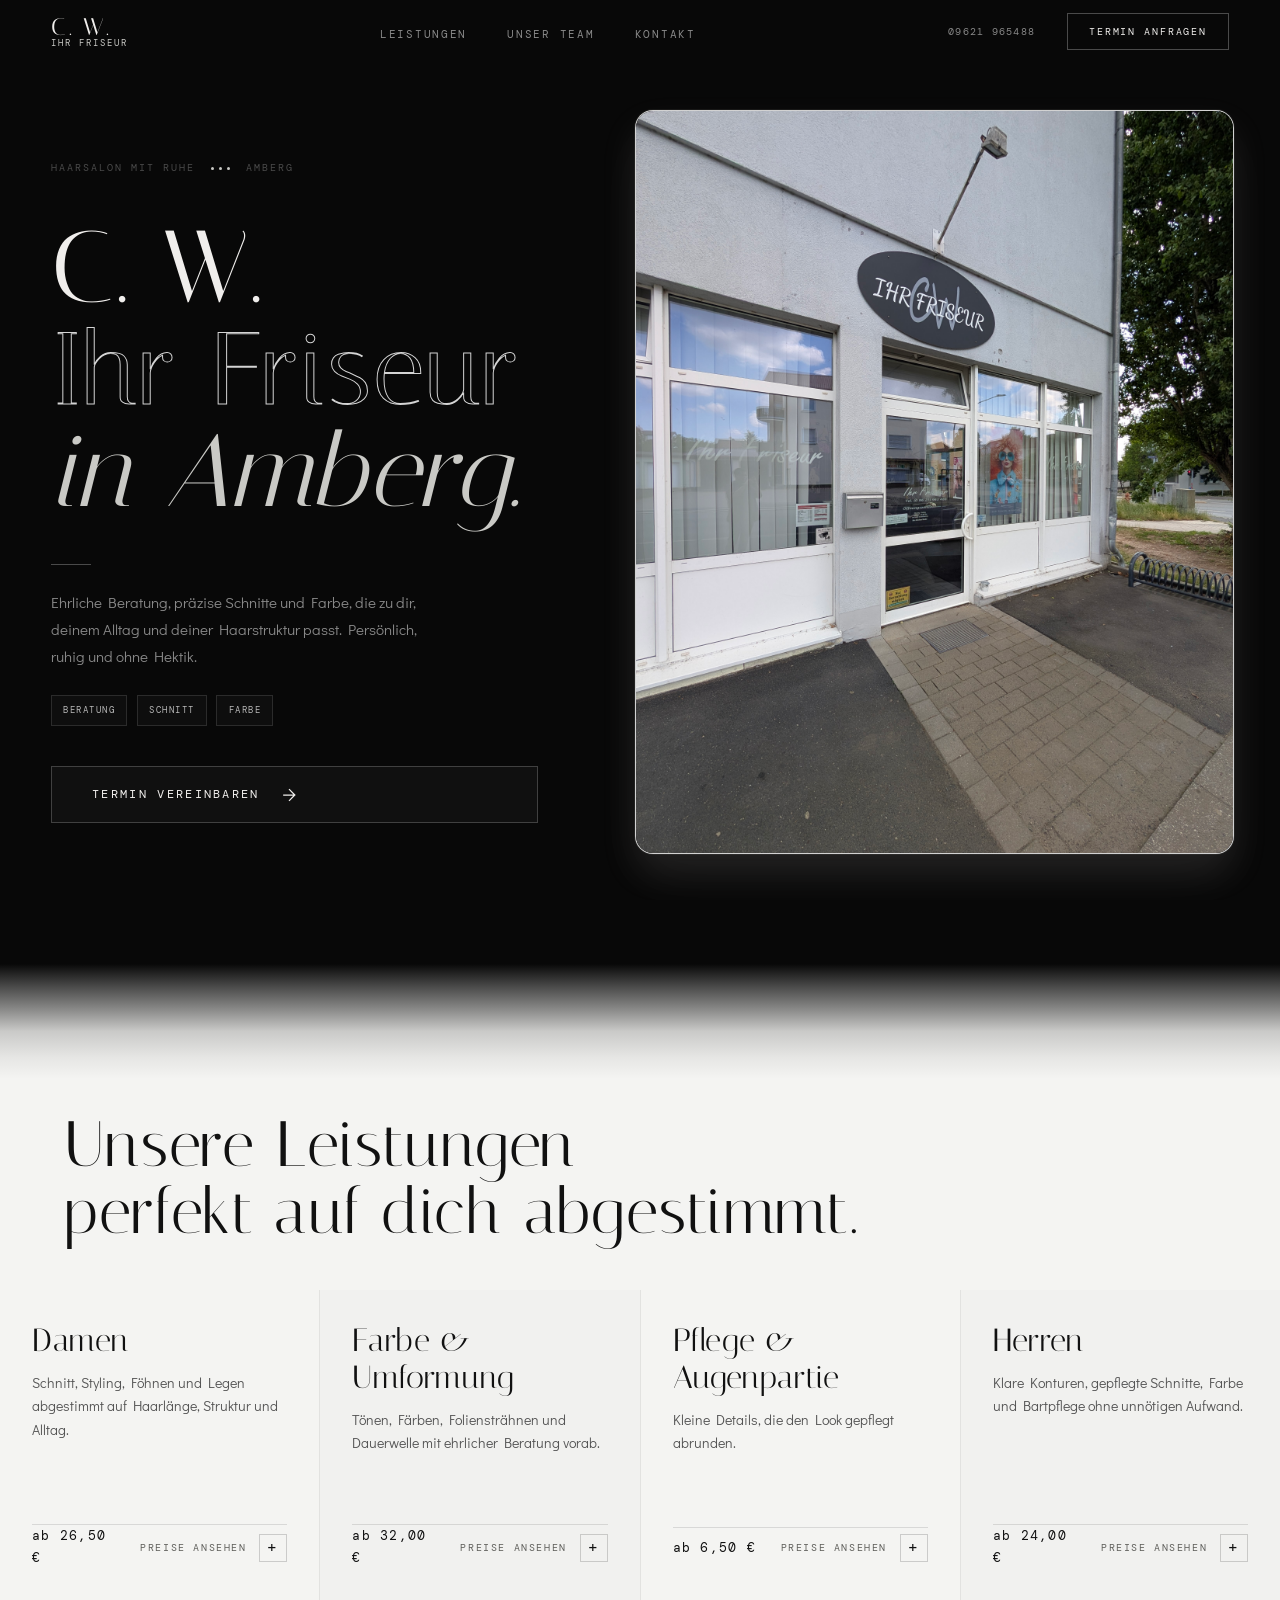
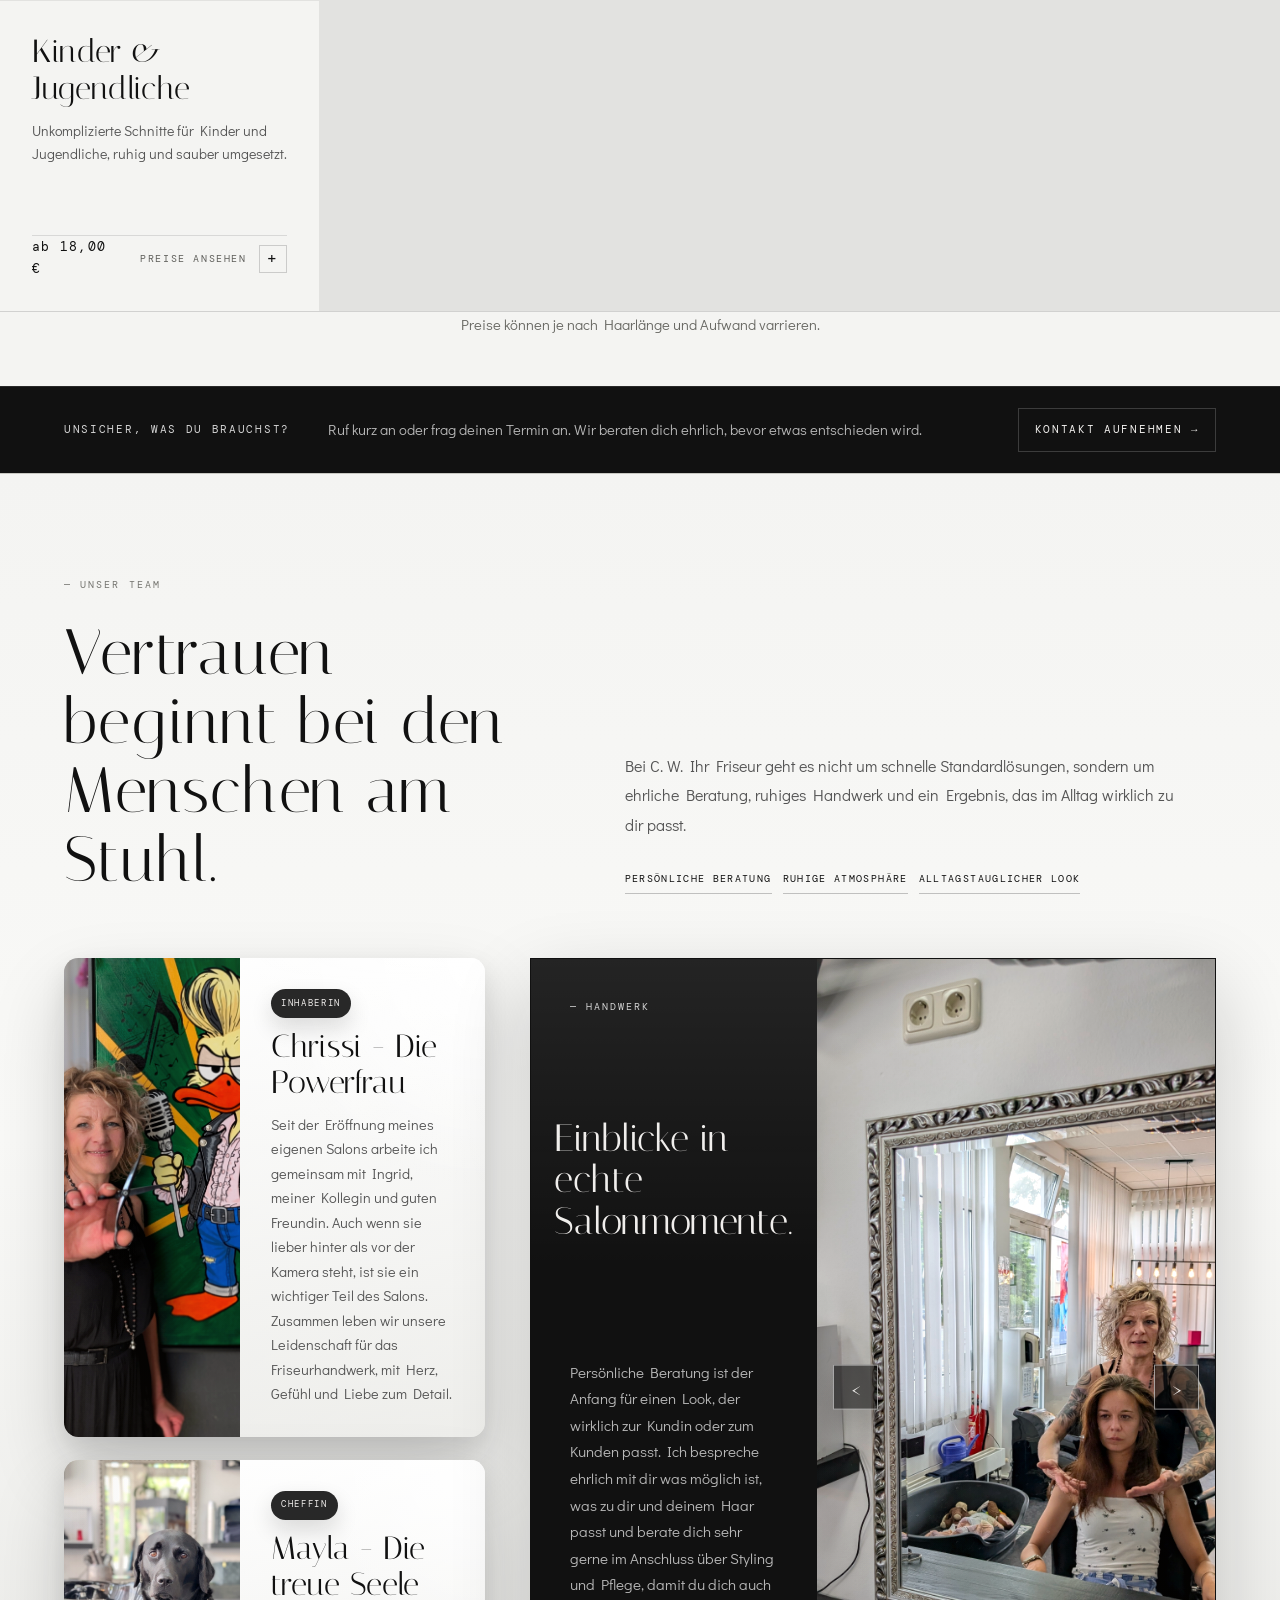
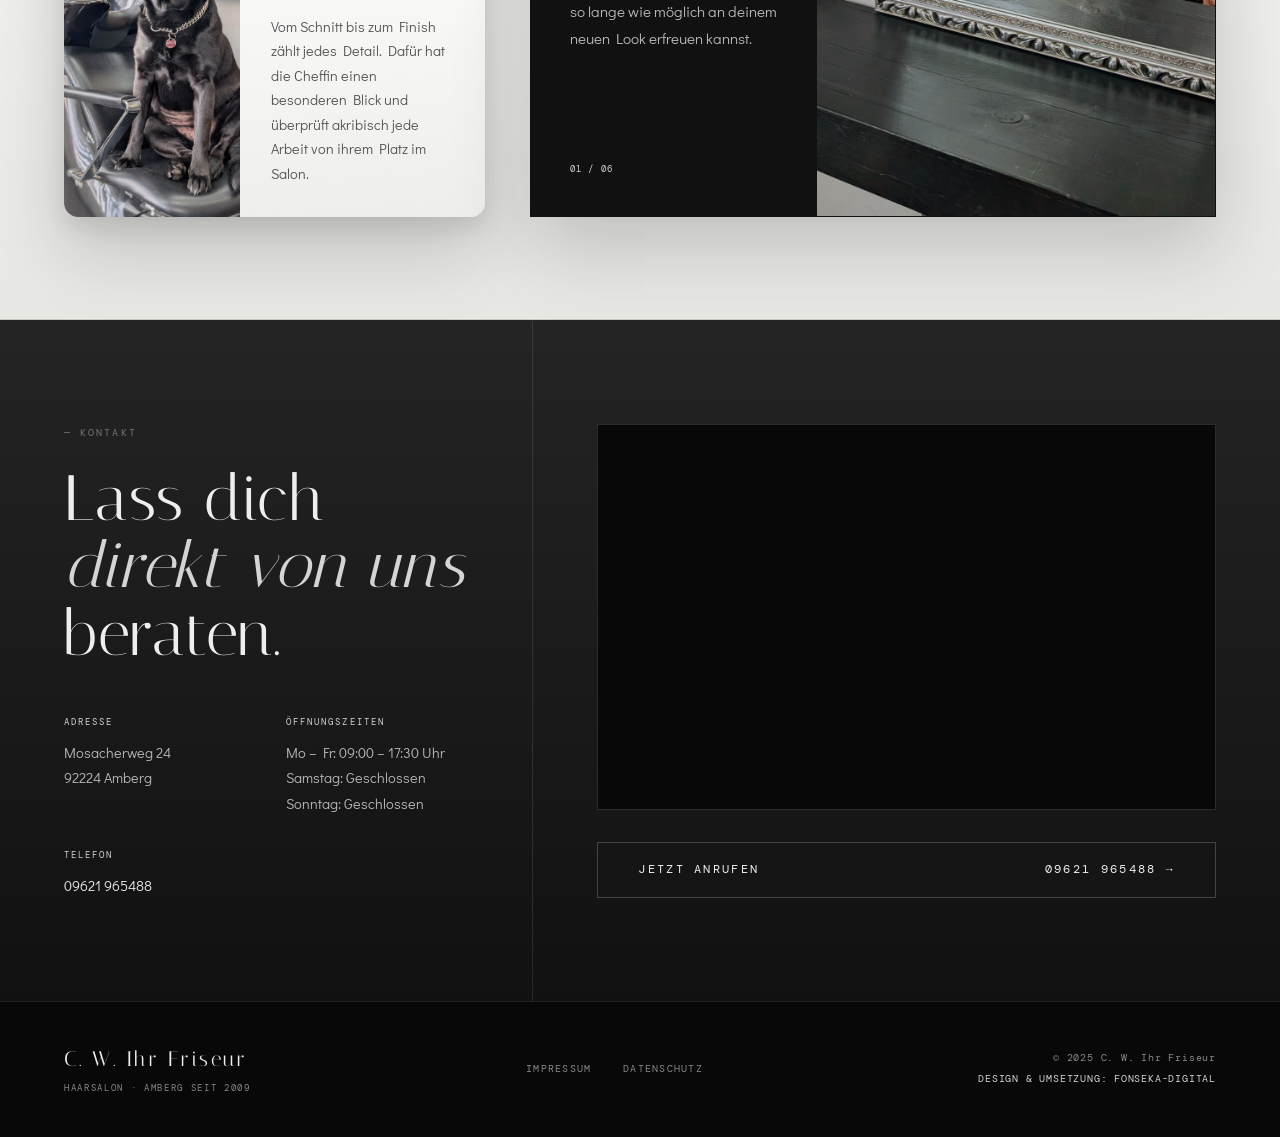
==== commit 09046ad2: "Use clean URLs for legal pages" ====
--- a/index.html
+++ b/index.html
@@ -589,8 +589,8 @@
           <span class="footer__tagline">Haarsalon · Amberg seit 2009</span>
         </div>
         <nav class="footer__nav" aria-label="Footer Navigation">
-          <a href="impressum.html">Impressum</a>
-          <a href="datenschutz.html">Datenschutz</a>
+          <a href="impressum/">Impressum</a>
+          <a href="datenschutz/">Datenschutz</a>
         </nav>
         <div class="footer__meta">
           <span class="footer__copy">© 2025 C. W. Ihr Friseur</span>
--- a/css/style.css
+++ b/css/style.css
@@ -793,9 +793,9 @@
   position: absolute;
   inset: 0;
   background:
-    linear-gradient(90deg, rgba(64, 45, 30, 0.16), transparent 42%),
-    linear-gradient(0deg, rgba(80, 56, 36, 0.16), transparent 54%),
-    linear-gradient(180deg, rgba(255, 247, 232, 0.12), transparent 34%);
+    linear-gradient(90deg, rgba(64, 45, 30, 0.08), transparent 42%),
+    linear-gradient(0deg, rgba(80, 56, 36, 0.08), transparent 54%),
+    linear-gradient(180deg, rgba(255, 247, 232, 0.04), transparent 34%);
   pointer-events: none;
   transition: opacity 0.45s ease;
 }
@@ -805,17 +805,17 @@
   min-height: 236px;
   object-fit: cover;
   object-position: center 35%;
-  filter: brightness(1.07) contrast(1.02) saturate(1.12) sepia(7%);
+  filter: brightness(1.01) contrast(1.03) saturate(1.04) sepia(3%);
   transform: scale(1.03);
   transition:
     filter 0.55s ease,
     transform 0.55s ease;
 }
 .team__profile:hover .team__profile-media::after {
-  opacity: 0.6;
+  opacity: 0.45;
 }
 .team__profile:hover .team__profile-media img {
-  filter: brightness(1.07) contrast(1.02) saturate(1.12) sepia(7%);
+  filter: brightness(1.01) contrast(1.03) saturate(1.04) sepia(3%);
   transform: scale(1);
 }
 .team__profile-body {
@@ -931,9 +931,9 @@
   position: absolute;
   inset: 0;
   background:
-    linear-gradient(90deg, rgba(64, 45, 30, 0.16), transparent 42%),
-    linear-gradient(0deg, rgba(80, 56, 36, 0.16), transparent 54%),
-    linear-gradient(180deg, rgba(255, 247, 232, 0.12), transparent 34%);
+    linear-gradient(90deg, rgba(64, 45, 30, 0.08), transparent 42%),
+    linear-gradient(0deg, rgba(80, 56, 36, 0.08), transparent 54%),
+    linear-gradient(180deg, rgba(255, 247, 232, 0.04), transparent 34%);
   pointer-events: none;
 }
 .team__slide.is-active {
@@ -947,7 +947,7 @@
   height: 100%;
   object-fit: cover;
   object-position: center;
-  filter: brightness(1.07) contrast(1.02) saturate(1.12) sepia(7%);
+  filter: brightness(1.01) contrast(1.03) saturate(1.04) sepia(3%);
 }
 .team__gallery-btn {
   position: absolute;
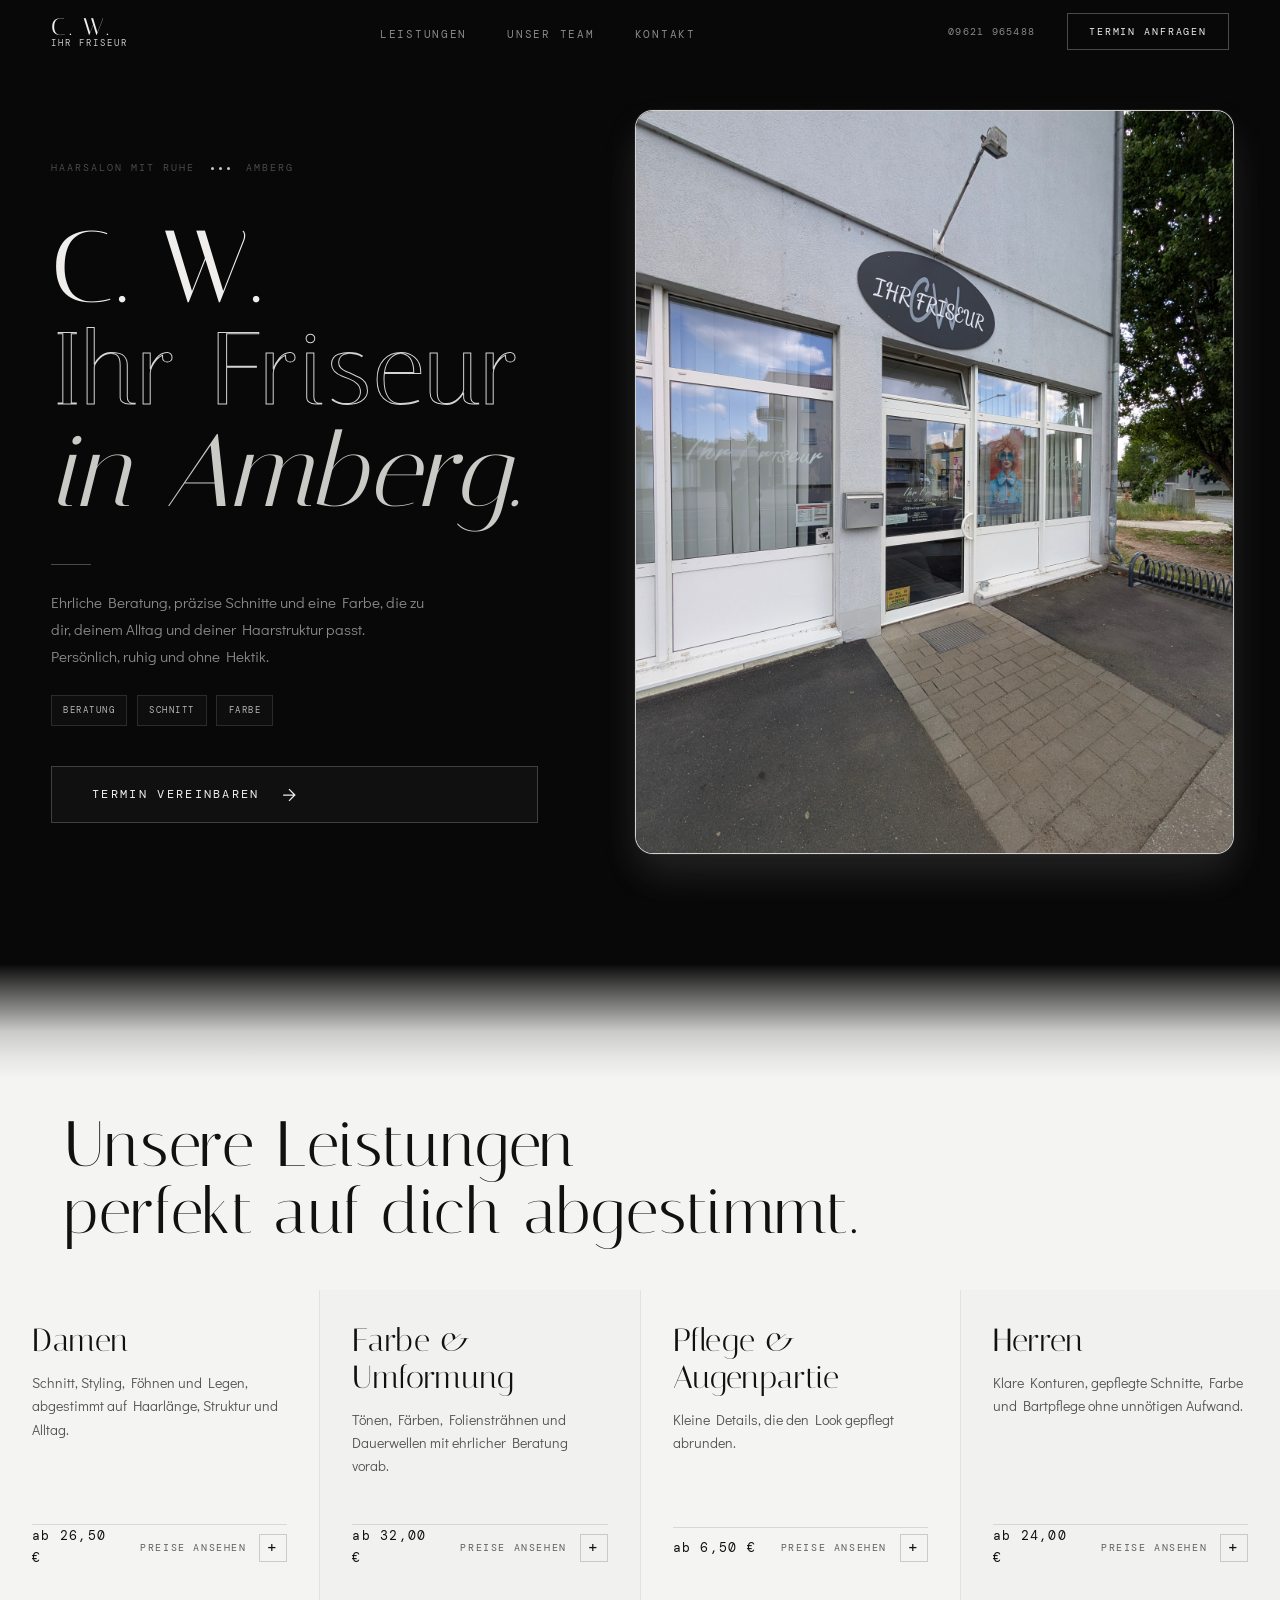
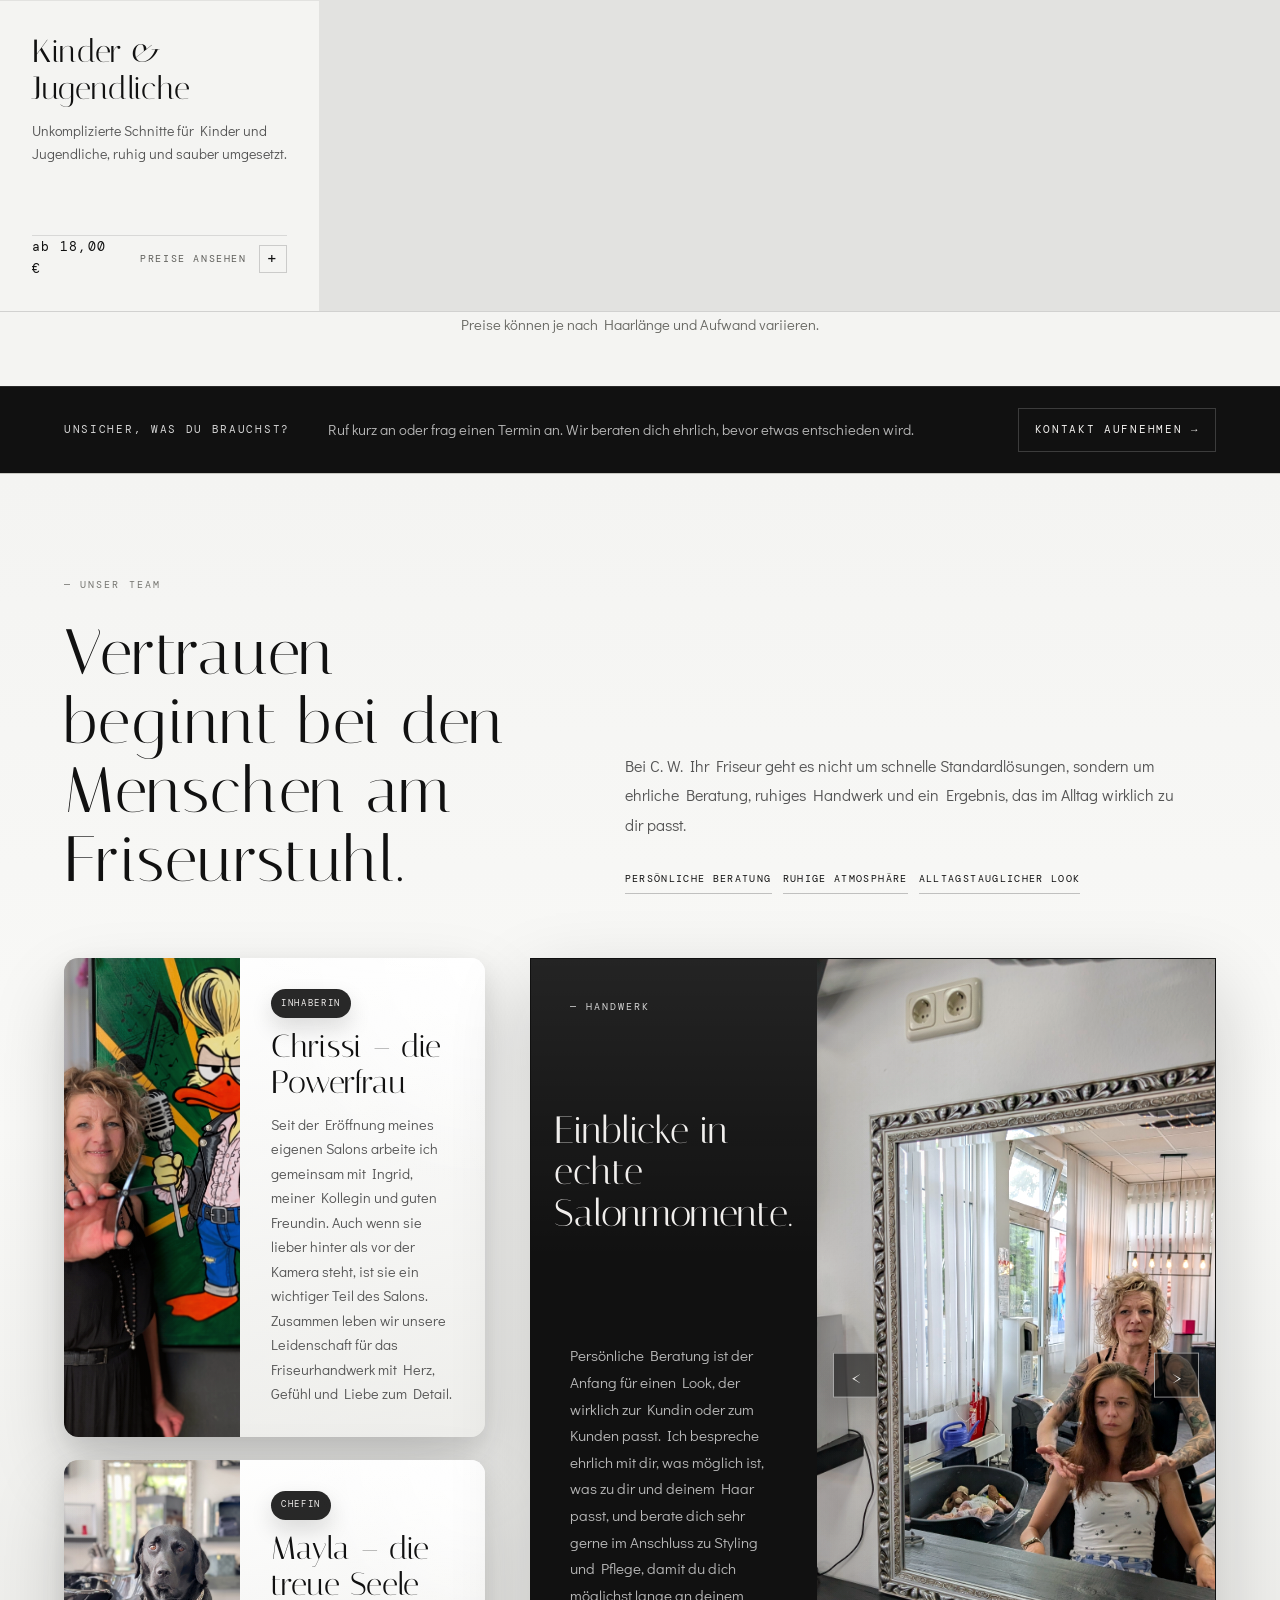
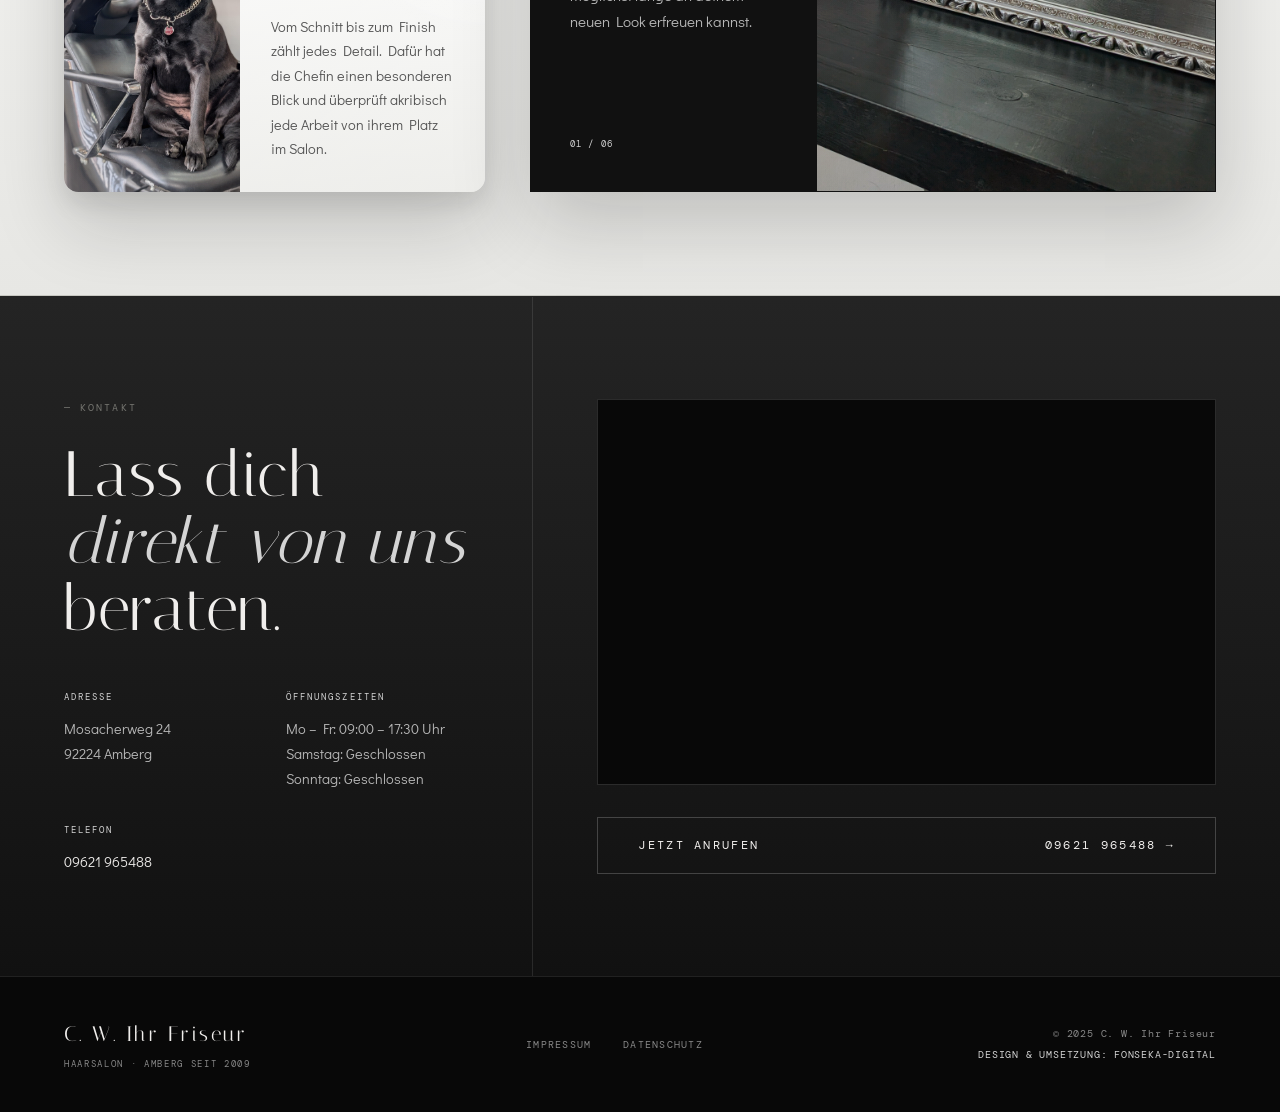
==== commit 973e31f7: "Correct website copy and legal details" ====
--- a/index.html
+++ b/index.html
@@ -37,7 +37,7 @@
         </ul>
       </div>
       <div class="nav__right">
-        <a href="tel:0962196548" class="nav__tel">09621 965488</a>
+        <a href="tel:09621965488" class="nav__tel">09621 965488</a>
         <a href="#kontakt" class="nav__cta"><span>Termin anfragen</span></a>
         <button class="nav__toggle" id="navToggle" aria-label="Menü">
           <span></span><span></span><span></span>
@@ -66,11 +66,11 @@
         </h1>
         <div class="hero__divider"></div>
         <p class="hero__sub">
-          Ehrliche Beratung, präzise Schnitte und Farbe, die zu dir, deinem
-          Alltag und deiner Haarstruktur passt. Persönlich, ruhig und ohne
+          Ehrliche Beratung, präzise Schnitte und eine Farbe, die zu dir,
+          deinem Alltag und deiner Haarstruktur passt. Persönlich, ruhig und ohne
           Hektik.
         </p>
-        <div class="hero__facts" aria-label="Salon Schwerpunkte">
+        <div class="hero__facts" aria-label="Salonschwerpunkte">
           <span>Beratung</span>
           <span>Schnitt</span>
           <span>Farbe</span>
@@ -89,12 +89,12 @@
           </span>
         </a>
       </div>
-      <div class="hero__right" aria-label="Eindruecke aus dem Salon">
+      <div class="hero__right" aria-label="Eindrücke aus dem Salon">
         <div class="hero__gallery">
           <img
             class="hero__gallery-img hero__gallery-img--active"
             src="assets/bilder/_heroBilder/01_AnsichtAußen.jpg"
-            alt="Aussenansicht von C. W. Ihr Friseur"
+            alt="Außenansicht von C. W. Ihr Friseur"
             fetchpriority="high"
             decoding="async"
           />
@@ -147,7 +147,7 @@
             <div>
               <h3>Damen</h3>
               <p>
-                Schnitt, Styling, Föhnen und Legen abgestimmt auf Haarlänge,
+                Schnitt, Styling, Föhnen und Legen, abgestimmt auf Haarlänge,
                 Struktur und Alltag.
               </p>
             </div>
@@ -189,7 +189,7 @@
             <div>
               <h3>Farbe &amp; Umformung</h3>
               <p>
-                Tönen, Färben, Foliensträhnen und Dauerwelle mit ehrlicher
+                Tönen, Färben, Foliensträhnen und Dauerwellen mit ehrlicher
                 Beratung vorab.
               </p>
             </div>
@@ -337,12 +337,12 @@
       </div>
 
       <p class="services__note fade-up">
-        Preise können je nach Haarlänge und Aufwand varrieren.
+        Preise können je nach Haarlänge und Aufwand variieren.
       </p>
       <div class="services__booking">
         <span>Unsicher, was du brauchst?</span>
         <p>
-          Ruf kurz an oder frag deinen Termin an. Wir beraten dich ehrlich,
+          Ruf kurz an oder frag einen Termin an. Wir beraten dich ehrlich,
           bevor etwas entschieden wird.
         </p>
         <a href="#kontakt">Kontakt aufnehmen →</a>
@@ -355,7 +355,7 @@
         <div class="team__headline">
           <span class="tag">— Unser Team</span>
           <h2 class="team__title">
-            Vertrauen beginnt bei den Menschen am Stuhl.
+            Vertrauen beginnt bei den Menschen am Friseurstuhl.
           </h2>
         </div>
         <div class="team__copy">
@@ -403,13 +403,13 @@
               </figure>
               <div class="team__profile-body">
                 <span class="team__role">Inhaberin</span>
-                <h3>Chrissi - Die Powerfrau</h3>
+                <h3>Chrissi – die Powerfrau</h3>
                 <p>
                   Seit der Eröffnung meines eigenen Salons arbeite ich gemeinsam
                   mit Ingrid, meiner Kollegin und guten Freundin. Auch wenn sie
                   lieber hinter als vor der Kamera steht, ist sie ein wichtiger
                   Teil des Salons. Zusammen leben wir unsere Leidenschaft für
-                  das Friseurhandwerk, mit Herz, Gefühl und Liebe zum Detail.
+                  das Friseurhandwerk mit Herz, Gefühl und Liebe zum Detail.
                 </p>
               </div>
             </article>
@@ -418,16 +418,16 @@
               <figure class="team__profile-media">
                 <img
                   src="assets/bilder/_potraits/Cheffin.jpg"
-                  alt="Cheffin im Salon C. W. Ihr Friseur"
+                  alt="Chefin im Salon C. W. Ihr Friseur"
                   loading="lazy"
                 />
               </figure>
               <div class="team__profile-body">
-                <span class="team__role">Cheffin</span>
-                <h3>Mayla - Die treue Seele</h3>
+                <span class="team__role">Chefin</span>
+                <h3>Mayla – die treue Seele</h3>
                 <p>
                   Vom Schnitt bis zum Finish zählt jedes Detail. Dafür hat die
-                  Cheffin einen besonderen Blick und überprüft akribisch jede
+                  Chefin einen besonderen Blick und überprüft akribisch jede
                   Arbeit von ihrem Platz im Salon.
                 </p>
               </div>
@@ -467,7 +467,7 @@
             </button>
             <figure
               class="team__slide is-active"
-              data-caption="Persönliche Beratung ist der Anfang für einen Look, der wirklich zur Kundin oder zum Kunden passt. Ich bespreche ehrlich mit dir was möglich ist, was zu dir und deinem Haar passt und berate dich sehr gerne im Anschluss über Styling und Pflege, damit du dich auch so lange wie möglich an deinem neuen Look erfreuen kannst."
+              data-caption="Persönliche Beratung ist der Anfang für einen Look, der wirklich zur Kundin oder zum Kunden passt. Ich bespreche ehrlich mit dir, was möglich ist, was zu dir und deinem Haar passt, und berate dich sehr gerne im Anschluss zu Styling und Pflege, damit du dich möglichst lange an deinem neuen Look erfreuen kannst."
             >
               <img
                 src="assets/bilder/_gallerieHandwerk/Beratung.jpg"
@@ -477,7 +477,7 @@
             </figure>
             <figure
               class="team__slide"
-              data-caption="Gutes Handwerk braucht Ordnung so wie sauberes und qualitatives Arbeitsmaterial."
+              data-caption="Gutes Handwerk braucht Ordnung sowie sauberes, hochwertiges Arbeitsmaterial."
             >
               <img
                 src="assets/bilder/_gallerieHandwerk/Arbeitsmaterial.jpg"
@@ -487,7 +487,7 @@
             </figure>
             <figure
               class="team__slide"
-              data-caption="Durch unsere Erfahrung kommen wir mit jedem Haartyp zurecht. Ob lockig, dünn oder widerspenstig, wir beraten und schneiden Typgerecht ."
+              data-caption="Durch unsere Erfahrung kommen wir mit jedem Haartyp zurecht. Ob lockig, dünn oder widerspenstig: Wir beraten und schneiden typgerecht."
             >
               <img
                 src="assets/bilder/_gallerieHandwerk/Locken.jpg"
@@ -497,7 +497,7 @@
             </figure>
             <figure
               class="team__slide"
-              data-caption="Kinder sind bei uns sehr gerne gesehen. Wir sehen ausgefallenen Kinderwünsche nicht als Stress, sondern als Herausforderung, welcher wir uns sehr gerne jedesmal aufs Neue stellen und das sehr erfolgreich wie ich mit Stolz behaupten darf."
+              data-caption="Kinder sind bei uns sehr gerne gesehen. Wir sehen ausgefallene Kinderwünsche nicht als Stress, sondern als Herausforderung, der wir uns jedes Mal gerne aufs Neue stellen."
             >
               <img
                 src="assets/bilder/_gallerieHandwerk/Kinderschnitt.jpg"
@@ -507,7 +507,7 @@
             </figure>
             <figure
               class="team__slide"
-              data-caption="Professionelle Pflegeprodukte unterstützen das Ergebnis. Doch das ist nicht alleine der Grund für die Wahl dieser Produkte, abgesehen von ihrer hochwertigkeit sind sie Tier- und Umweltfreundlich, ein Grund der mir als Hundemama die Wahl um einiges erleichtert hat"
+              data-caption="Professionelle Pflegeprodukte unterstützen das Ergebnis. Doch das ist nicht der einzige Grund für die Wahl dieser Produkte: Neben ihrer Hochwertigkeit sind sie tier- und umweltfreundlich. Das hat mir als Hundemama die Entscheidung um einiges erleichtert."
             >
               <img
                 src="assets/bilder/_gallerieHandwerk/Produkte.jpg"
@@ -517,7 +517,7 @@
             </figure>
             <figure
               class="team__slide"
-              data-caption="Wir möchten dass dein ganzer Aufenthalt so angenehm wie möglich ist. Da es trotz Termin leider auch zu Wartezeiten kommen kann, möchten wir dich in unseren gemütlichen Warteberich begrüßen. Dort wirst du von Mayla betreut und auf Wunsch mit kalten oder warmen Getränken versorgt ."
+              data-caption="Wir möchten, dass dein ganzer Aufenthalt so angenehm wie möglich ist. Da es trotz Termin leider auch zu Wartezeiten kommen kann, begrüßen wir dich in unserem gemütlichen Wartebereich. Dort wirst du von Mayla betreut und auf Wunsch mit kalten oder warmen Getränken versorgt."
             >
               <img
                 src="assets/bilder/_gallerieHandwerk/EingangKomplett.jpg"
@@ -543,7 +543,8 @@
         <div class="kontakt__left">
           <span class="tag">— Kontakt</span>
           <h2 class="kontakt__title">
-            Lass dich<br /><em>direkt von uns</em><br />beraten.
+            Lass dich<br /><em>direkt von uns</em><br />
+            beraten.
           </h2>
           <div class="kontakt__info-grid">
             <div class="kontakt__info-item">
@@ -570,7 +571,7 @@
               allowfullscreen=""
               loading="lazy"
               referrerpolicy="no-referrer-when-downgrade"
-              title="Salon Standort"
+              title="Salonstandort"
             ></iframe>
           </div>
           <a href="tel:09621965488" class="kontakt__tel-cta">
@@ -601,6 +602,6 @@
       </div>
     </footer>
 
-    <script src="js/script.js"></script>
+    <script src="js/script.js?v=20260705-folder-links3"></script>
   </body>
 </html>
